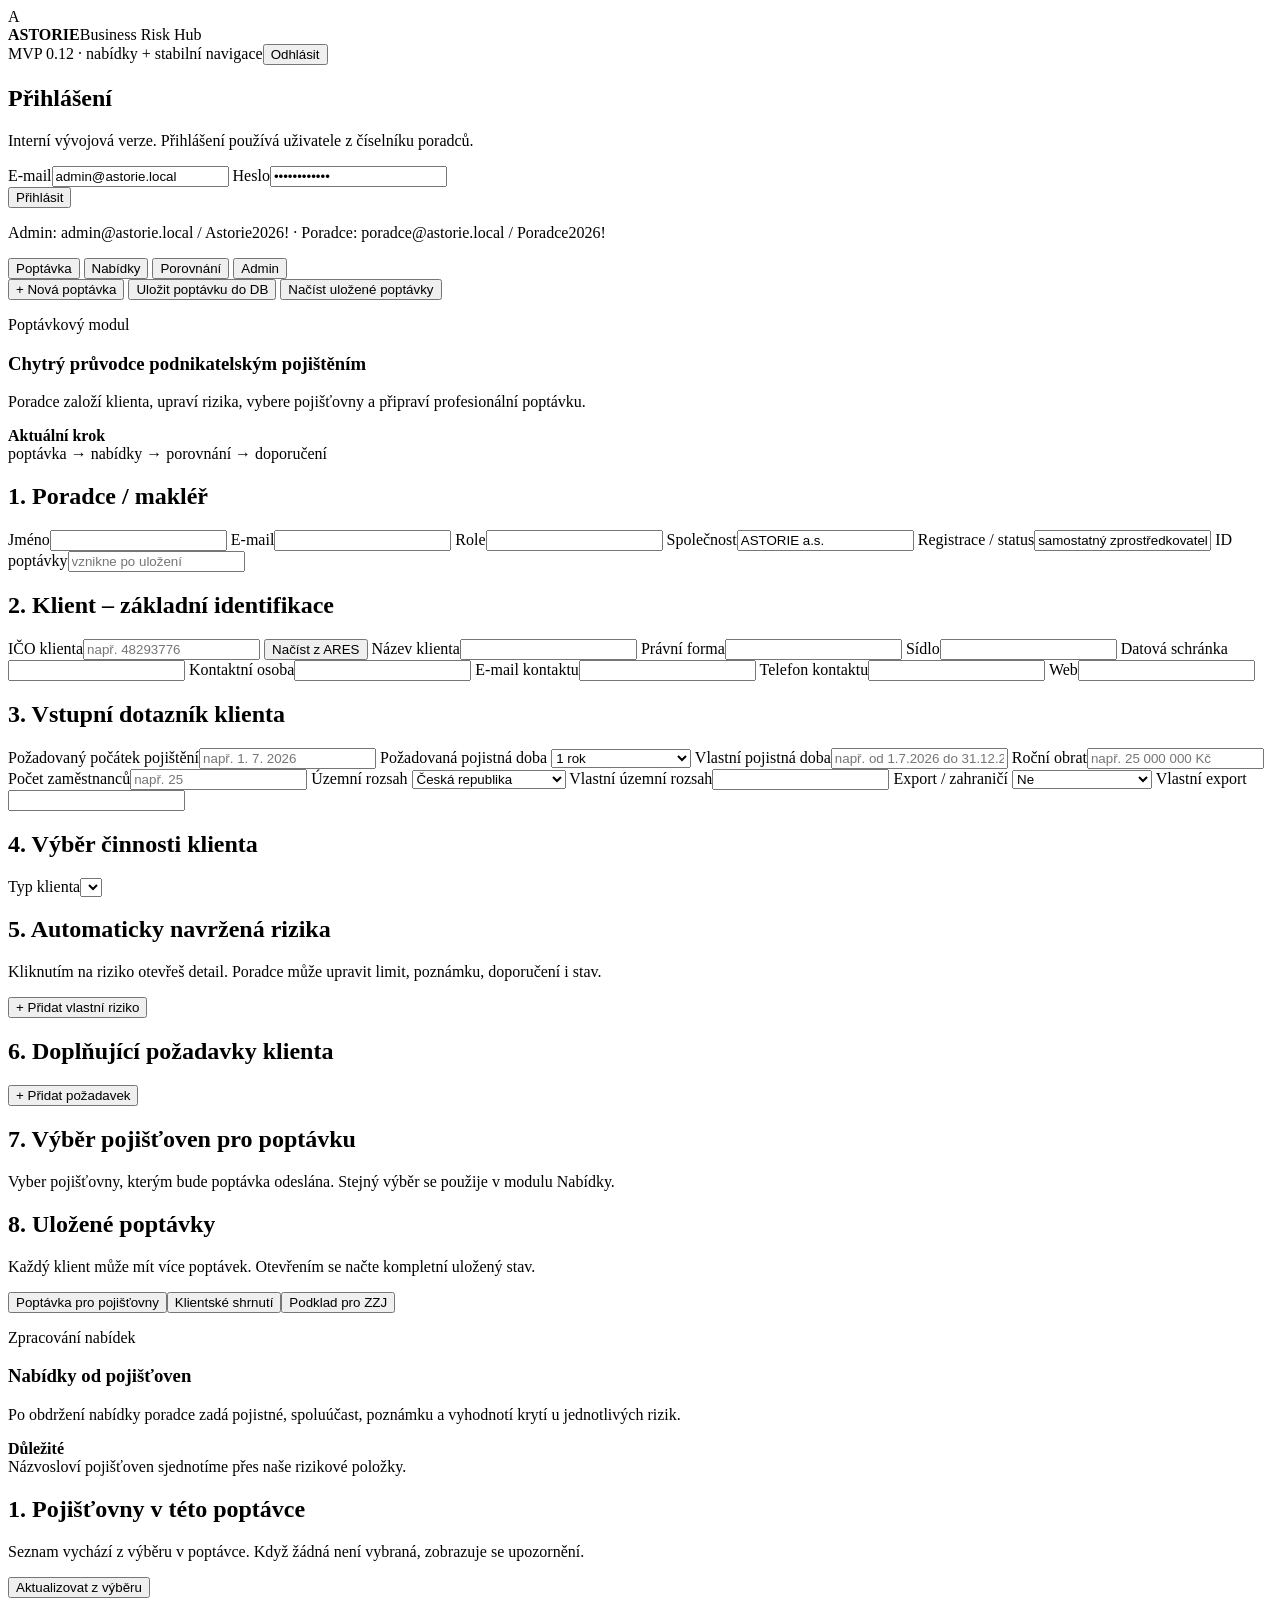
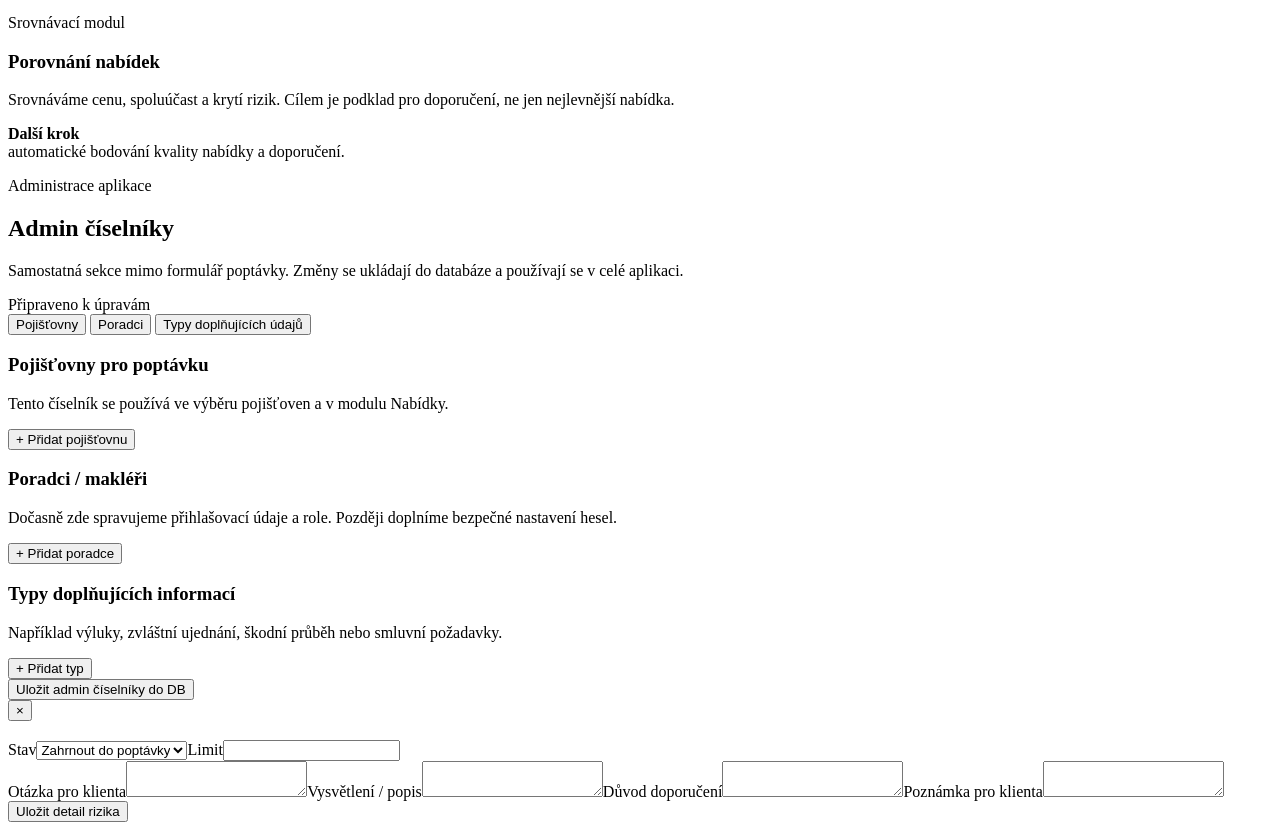
==== app/templates/index.html @ 87ab81c7 "Add files via upload" ====
<!doctype html>
<html lang="cs">
<head>
  <meta charset="utf-8">
  <meta name="viewport" content="width=device-width, initial-scale=1">
  <title>ASTORIE Business Risk Hub</title>
  <link rel="stylesheet" href="/static/css/style.css">
</head>
<body>
  <header class="topbar">
    <div class="brand"><div class="logo">A</div><div><strong>ASTORIE</strong><span>Business Risk Hub</span></div></div>
    <div class="top-actions"><span class="badge">MVP 0.12 · nabídky + stabilní navigace</span><button id="logoutBtn" class="ghost hidden">Odhlásit</button></div>
  </header>

  <main>
    <section id="loginView" class="panel narrow">
      <h1>Přihlášení</h1>
      <p class="muted">Interní vývojová verze. Přihlášení používá uživatele z číselníku poradců.</p>
      <div class="grid2">
        <label>E-mail<input id="loginEmail" value="admin@astorie.local"></label>
        <label>Heslo<input id="loginPassword" type="password" value="Astorie2026!"></label>
      </div>
      <button id="loginBtn" class="primary">Přihlásit</button>
      <p class="hint">Admin: admin@astorie.local / Astorie2026! · Poradce: poradce@astorie.local / Poradce2026!</p>
    </section>

    <section id="appView" class="hidden">
      <nav class="app-nav">
        <button class="nav-btn active" data-view="inquiryView">Poptávka</button>
        <button class="nav-btn" data-view="offersView">Nabídky</button>
        <button class="nav-btn" data-view="comparisonView">Porovnání</button>
        <button class="nav-btn admin-only hidden" data-view="adminView">Admin</button>
      </nav>

      <div class="toolbar">
        <button id="newInquiryBtn" class="secondary">+ Nová poptávka</button>
        <button id="saveInquiryBtn" class="primary">Uložit poptávku do DB</button>
        <button id="loadListBtn" class="secondary">Načíst uložené poptávky</button>
        <span id="saveStatus" class="status"></span>
      </div>

      <section id="inquiryView" class="app-section">
        <div class="hero">
          <div><p class="eyebrow">Poptávkový modul</p><h1>Chytrý průvodce podnikatelským pojištěním</h1><p>Poradce založí klienta, upraví rizika, vybere pojišťovny a připraví profesionální poptávku.</p></div>
          <div class="card small"><b>Aktuální krok</b><br>poptávka → nabídky → porovnání → doporučení</div>
        </div>

        <section class="panel">
          <h2>1. Poradce / makléř</h2>
          <div class="grid3">
            <label>Jméno<input id="adviserName"></label>
            <label>E-mail<input id="adviserEmail"></label>
            <label>Role<input id="adviserRole"></label>
            <label>Společnost<input id="adviserCompany" value="ASTORIE a.s."></label>
            <label>Registrace / status<input id="adviserRegistration" value="samostatný zprostředkovatel"></label>
            <label>ID poptávky<input id="inquiryId" readonly placeholder="vznikne po uložení"></label>
          </div>
        </section>

        <section class="panel">
          <h2>2. Klient – základní identifikace</h2>
          <div class="grid3">
            <label>IČO klienta<input id="clientIco" placeholder="např. 48293776"></label>
            <button id="aresBtn" class="secondary align-end">Načíst z ARES</button>
            <label>Název klienta<input id="clientName"></label>
            <label>Právní forma<input id="clientLegal"></label>
            <label>Sídlo<input id="clientAddress"></label>
            <label>Datová schránka<input id="clientDataBox"></label>
            <label>Kontaktní osoba<input id="clientContact"></label>
            <label>E-mail kontaktu<input id="clientEmail"></label>
            <label>Telefon kontaktu<input id="clientPhone"></label>
            <label>Web<input id="clientWeb"></label>
          </div>
          <p id="aresMsg" class="hint"></p>
        </section>

        <section class="panel">
          <h2>3. Vstupní dotazník klienta</h2>
          <div class="grid3">
            <label>Požadovaný počátek pojištění<input id="insuranceStart" placeholder="např. 1. 7. 2026"></label>
            <label>Požadovaná pojistná doba
              <select id="insurancePeriodSelect"><option>1 rok</option><option>3 roky</option><option>neurčito</option><option value="custom">jiné – doplnit vlastní</option></select>
            </label>
            <label>Vlastní pojistná doba<input id="insurancePeriodCustom" placeholder="např. od 1.7.2026 do 31.12.2027"></label>
            <label>Roční obrat<input id="turnover" placeholder="např. 25 000 000 Kč"></label>
            <label>Počet zaměstnanců<input id="employees" placeholder="např. 25"></label>
            <label>Územní rozsah
              <select id="territorySelect"><option>Česká republika</option><option>Česká republika + EU</option><option>Evropa</option><option>Svět bez USA/Kanady</option><option value="custom">jiný – doplnit vlastní</option></select>
            </label>
            <label>Vlastní územní rozsah<input id="territoryCustom"></label>
            <label>Export / zahraničí
              <select id="exportSelect"><option>Ne</option><option>Ano – EU</option><option>Ano – mimo EU</option><option>Ano – USA/Kanada</option><option value="custom">jiné – doplnit vlastní</option></select>
            </label>
            <label>Vlastní export<input id="exportCustom"></label>
          </div>
        </section>

        <section class="panel">
          <h2>4. Výběr činnosti klienta</h2>
          <div class="grid2"><label>Typ klienta<select id="activitySelect"></select></label><div id="activityProfile" class="profile"></div></div>
        </section>

        <section class="panel">
          <div class="section-head"><div><h2>5. Automaticky navržená rizika</h2><p>Kliknutím na riziko otevřeš detail. Poradce může upravit limit, poznámku, doporučení i stav.</p></div><button id="addRiskBtn" class="secondary">+ Přidat vlastní riziko</button></div>
          <div id="risksGrid" class="risk-grid"></div>
        </section>

        <section class="panel">
          <div class="section-head"><h2>6. Doplňující požadavky klienta</h2><button id="addRequirementBtn" class="secondary">+ Přidat požadavek</button></div>
          <div id="requirementsList"></div>
        </section>

        <section class="panel">
          <h2>7. Výběr pojišťoven pro poptávku</h2>
          <p class="muted">Vyber pojišťovny, kterým bude poptávka odeslána. Stejný výběr se použije v modulu Nabídky.</p>
          <div id="insurersList" class="checks"></div>
        </section>

        <section class="panel">
          <h2>8. Uložené poptávky</h2>
          <p class="muted">Každý klient může mít více poptávek. Otevřením se načte kompletní uložený stav.</p>
          <div id="inquiriesList" class="list"></div>
        </section>

        <section class="panel document">
          <div class="tabs"><button class="tab active" data-tab="insurerDoc">Poptávka pro pojišťovny</button><button class="tab" data-tab="clientDoc">Klientské shrnutí</button><button class="tab" data-tab="zzjDoc">Podklad pro ZZJ</button></div>
          <div id="insurerDoc" class="doc-view"></div><div id="clientDoc" class="doc-view hidden"></div><div id="zzjDoc" class="doc-view hidden"></div>
        </section>
      </section>

      <section id="offersView" class="app-section hidden">
        <div class="hero compact">
          <div><p class="eyebrow">Zpracování nabídek</p><h1>Nabídky od pojišťoven</h1><p>Po obdržení nabídky poradce zadá pojistné, spoluúčast, poznámku a vyhodnotí krytí u jednotlivých rizik.</p></div>
          <div class="card small"><b>Důležité</b><br>Názvosloví pojišťoven sjednotíme přes naše rizikové položky.</div>
        </div>
        <section class="panel">
          <div class="section-head"><div><h2>1. Pojišťovny v této poptávce</h2><p class="muted">Seznam vychází z výběru v poptávce. Když žádná není vybraná, zobrazuje se upozornění.</p></div><button id="refreshOffersBtn" class="secondary">Aktualizovat z výběru</button></div>
          <div id="offersList"></div>
        </section>
      </section>

      <section id="comparisonView" class="app-section hidden">
        <div class="hero compact">
          <div><p class="eyebrow">Srovnávací modul</p><h1>Porovnání nabídek</h1><p>Srovnáváme cenu, spoluúčast a krytí rizik. Cílem je podklad pro doporučení, ne jen nejlevnější nabídka.</p></div>
          <div class="card small"><b>Další krok</b><br>automatické bodování kvality nabídky a doporučení.</div>
        </div>
        <section class="panel document">
          <div id="comparisonDoc" class="doc-view"></div>
        </section>
      </section>

      <section id="adminView" class="app-section hidden">
        <section class="panel admin-panel">
          <div class="admin-hero">
            <div>
              <p class="eyebrow">Administrace aplikace</p>
              <h2>Admin číselníky</h2>
              <p class="muted">Samostatná sekce mimo formulář poptávky. Změny se ukládají do databáze a používají se v celé aplikaci.</p>
            </div>
            <div class="admin-status" id="adminSaveStatus">Připraveno k úpravám</div>
          </div>
          <div class="admin-tabs">
            <button class="admin-tab active" data-admin-tab="insurersAdmin">Pojišťovny</button>
            <button class="admin-tab" data-admin-tab="advisersAdmin">Poradci</button>
            <button class="admin-tab" data-admin-tab="requirementsAdmin">Typy doplňujících údajů</button>
          </div>
          <div id="insurersAdmin" class="admin-section">
            <div class="section-head"><div><h3>Pojišťovny pro poptávku</h3><p class="muted">Tento číselník se používá ve výběru pojišťoven a v modulu Nabídky.</p></div><button id="addInsurerAdmin" class="secondary">+ Přidat pojišťovnu</button></div>
            <div class="admin-table" id="insurersAdminTable"></div>
          </div>
          <div id="advisersAdmin" class="admin-section hidden">
            <div class="section-head"><div><h3>Poradci / makléři</h3><p class="muted">Dočasně zde spravujeme přihlašovací údaje a role. Později doplníme bezpečné nastavení hesel.</p></div><button id="addAdviserAdmin" class="secondary">+ Přidat poradce</button></div>
            <div class="admin-table" id="advisersAdminTable"></div>
          </div>
          <div id="requirementsAdmin" class="admin-section hidden">
            <div class="section-head"><div><h3>Typy doplňujících informací</h3><p class="muted">Například výluky, zvláštní ujednání, škodní průběh nebo smluvní požadavky.</p></div><button id="addReqTypeAdmin" class="secondary">+ Přidat typ</button></div>
            <div class="admin-table" id="reqTypesAdminTable"></div>
          </div>
          <div class="admin-actions"><button id="saveAdminCatalogs" class="primary">Uložit admin číselníky do DB</button></div>
        </section>
      </section>
    </section>
  </main>

  <div id="riskModal" class="modal hidden"><div class="modal-card"><button id="closeModal" class="modal-close">×</button><h2 id="modalTitle"></h2><div class="grid2"><label>Stav<select id="modalEnabled"><option value="true">Zahrnout do poptávky</option><option value="false">Vyřadit z poptávky</option></select></label><label>Limit<input id="modalLimit"></label></div><label>Otázka pro klienta<textarea id="modalQuestion"></textarea></label><label>Vysvětlení / popis<textarea id="modalDescription"></textarea></label><label>Důvod doporučení<textarea id="modalReason"></textarea></label><label>Poznámka pro klienta<textarea id="modalNote"></textarea></label><button id="saveRiskDetail" class="primary">Uložit detail rizika</button></div></div>

  <script src="/static/js/app.js"></script>
</body>
</html>
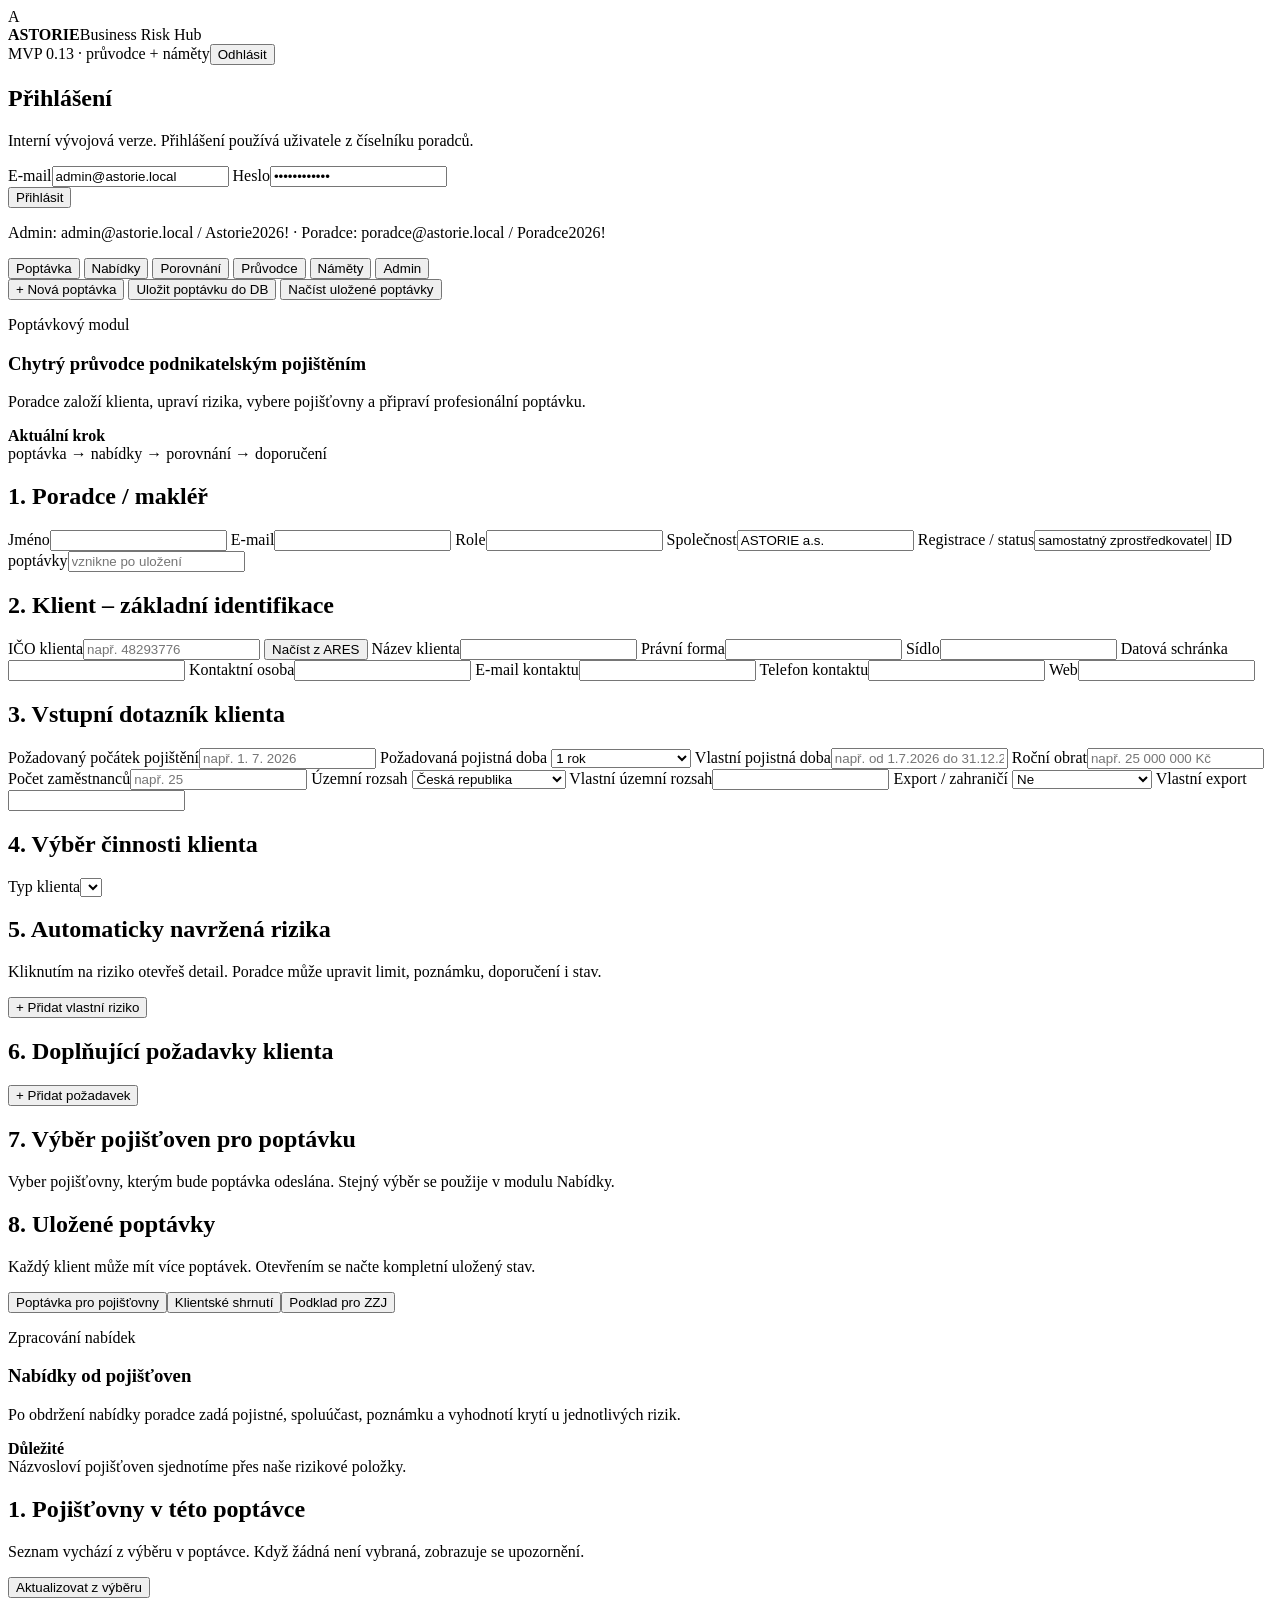
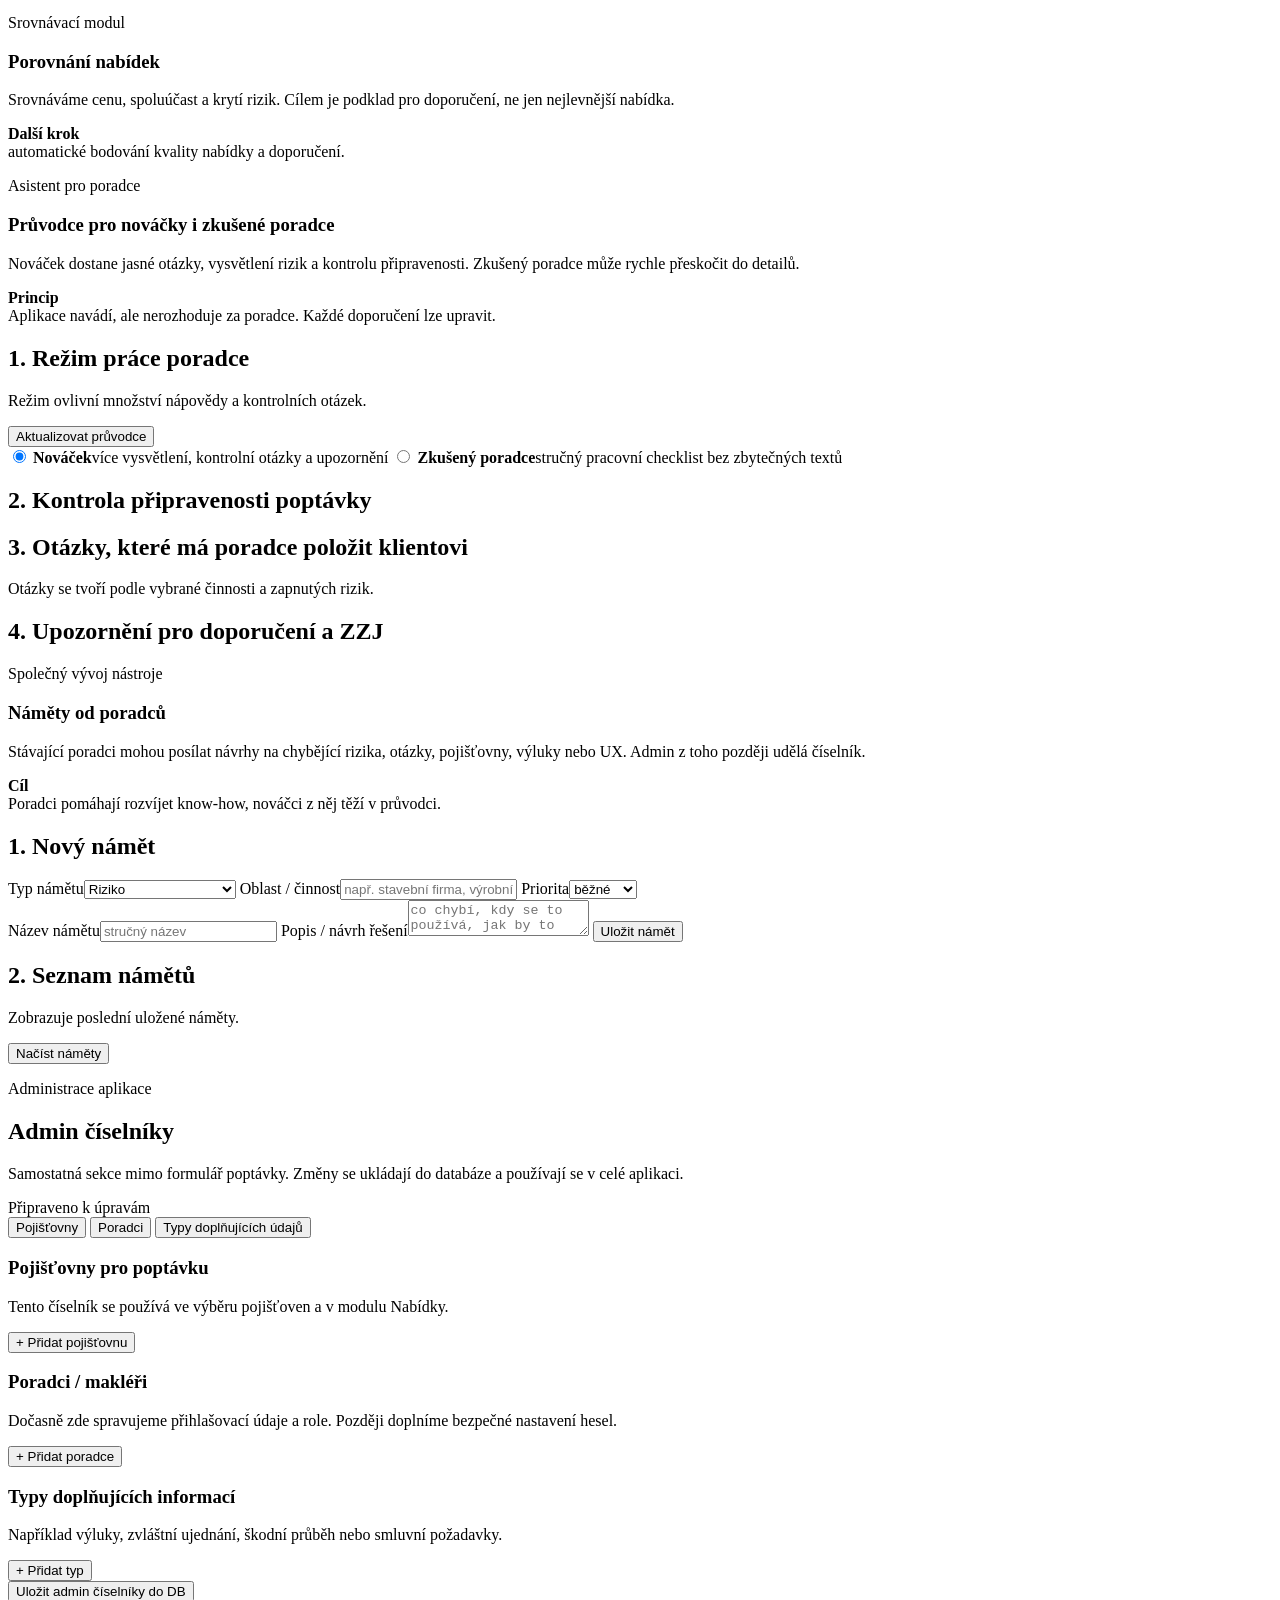
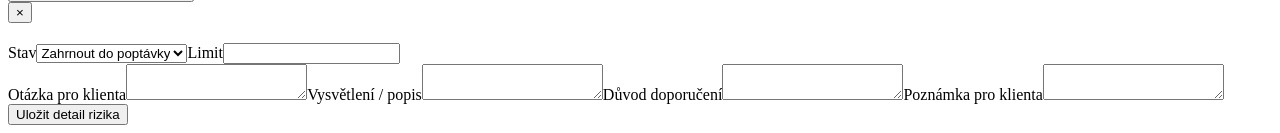
==== commit 8d3de0ae: "Add files via upload" ====
--- a/app/templates/index.html
+++ b/app/templates/index.html
@@ -9,7 +9,7 @@
 <body>
   <header class="topbar">
     <div class="brand"><div class="logo">A</div><div><strong>ASTORIE</strong><span>Business Risk Hub</span></div></div>
-    <div class="top-actions"><span class="badge">MVP 0.12 · nabídky + stabilní navigace</span><button id="logoutBtn" class="ghost hidden">Odhlásit</button></div>
+    <div class="top-actions"><span class="badge">MVP 0.13 · průvodce + náměty</span><button id="logoutBtn" class="ghost hidden">Odhlásit</button></div>
   </header>
 
   <main>
@@ -29,6 +29,8 @@
         <button class="nav-btn active" data-view="inquiryView">Poptávka</button>
         <button class="nav-btn" data-view="offersView">Nabídky</button>
         <button class="nav-btn" data-view="comparisonView">Porovnání</button>
+        <button class="nav-btn" data-view="guideView">Průvodce</button>
+        <button class="nav-btn" data-view="suggestionsView">Náměty</button>
         <button class="nav-btn admin-only hidden" data-view="adminView">Admin</button>
       </nav>
 
@@ -149,6 +151,42 @@
         </section>
       </section>
 
+      <section id="guideView" class="app-section hidden">
+        <div class="hero compact">
+          <div><p class="eyebrow">Asistent pro poradce</p><h1>Průvodce pro nováčky i zkušené poradce</h1><p>Nováček dostane jasné otázky, vysvětlení rizik a kontrolu připravenosti. Zkušený poradce může rychle přeskočit do detailů.</p></div>
+          <div class="card small"><b>Princip</b><br>Aplikace navádí, ale nerozhoduje za poradce. Každé doporučení lze upravit.</div>
+        </div>
+        <section class="panel">
+          <div class="section-head"><div><h2>1. Režim práce poradce</h2><p class="muted">Režim ovlivní množství nápovědy a kontrolních otázek.</p></div><button id="refreshGuideBtn" class="secondary">Aktualizovat průvodce</button></div>
+          <div class="mode-grid">
+            <label class="mode-card"><input type="radio" name="advisorMode" value="novice" checked> <span><b>Nováček</b>více vysvětlení, kontrolní otázky a upozornění</span></label>
+            <label class="mode-card"><input type="radio" name="advisorMode" value="expert"> <span><b>Zkušený poradce</b>stručný pracovní checklist bez zbytečných textů</span></label>
+          </div>
+        </section>
+        <section class="panel"><h2>2. Kontrola připravenosti poptávky</h2><div id="readinessBox" class="readiness"></div></section>
+        <section class="panel"><h2>3. Otázky, které má poradce položit klientovi</h2><p class="muted">Otázky se tvoří podle vybrané činnosti a zapnutých rizik.</p><div id="advisorQuestions" class="question-list"></div></section>
+        <section class="panel"><h2>4. Upozornění pro doporučení a ZZJ</h2><div id="guideWarnings" class="warning-list"></div></section>
+      </section>
+
+      <section id="suggestionsView" class="app-section hidden">
+        <div class="hero compact">
+          <div><p class="eyebrow">Společný vývoj nástroje</p><h1>Náměty od poradců</h1><p>Stávající poradci mohou posílat návrhy na chybějící rizika, otázky, pojišťovny, výluky nebo UX. Admin z toho později udělá číselník.</p></div>
+          <div class="card small"><b>Cíl</b><br>Poradci pomáhají rozvíjet know-how, nováčci z něj těží v průvodci.</div>
+        </div>
+        <section class="panel">
+          <h2>1. Nový námět</h2>
+          <div class="grid3">
+            <label>Typ námětu<select id="suggestionType"><option>Riziko</option><option>Otázka pro klienta</option><option>Výluka / omezení</option><option>Pojišťovna / produkt</option><option>Dokument / podmínky</option><option>UX / ovládání</option><option>Jiné</option></select></label>
+            <label>Oblast / činnost<input id="suggestionArea" placeholder="např. stavební firma, výrobní firma"></label>
+            <label>Priorita<select id="suggestionPriority"><option>běžné</option><option>důležité</option><option>kritické</option></select></label>
+          </div>
+          <label>Název námětu<input id="suggestionTitle" placeholder="stručný název"></label>
+          <label>Popis / návrh řešení<textarea id="suggestionDetail" placeholder="co chybí, kdy se to používá, jak by to mělo poradci pomoci"></textarea></label>
+          <button id="saveSuggestionBtn" class="primary">Uložit námět</button> <span id="suggestionStatus" class="status"></span>
+        </section>
+        <section class="panel"><div class="section-head"><div><h2>2. Seznam námětů</h2><p class="muted">Zobrazuje poslední uložené náměty.</p></div><button id="loadSuggestionsBtn" class="secondary">Načíst náměty</button></div><div id="suggestionsList" class="list"></div></section>
+      </section>
+
       <section id="adminView" class="app-section hidden">
         <section class="panel admin-panel">
           <div class="admin-hero">
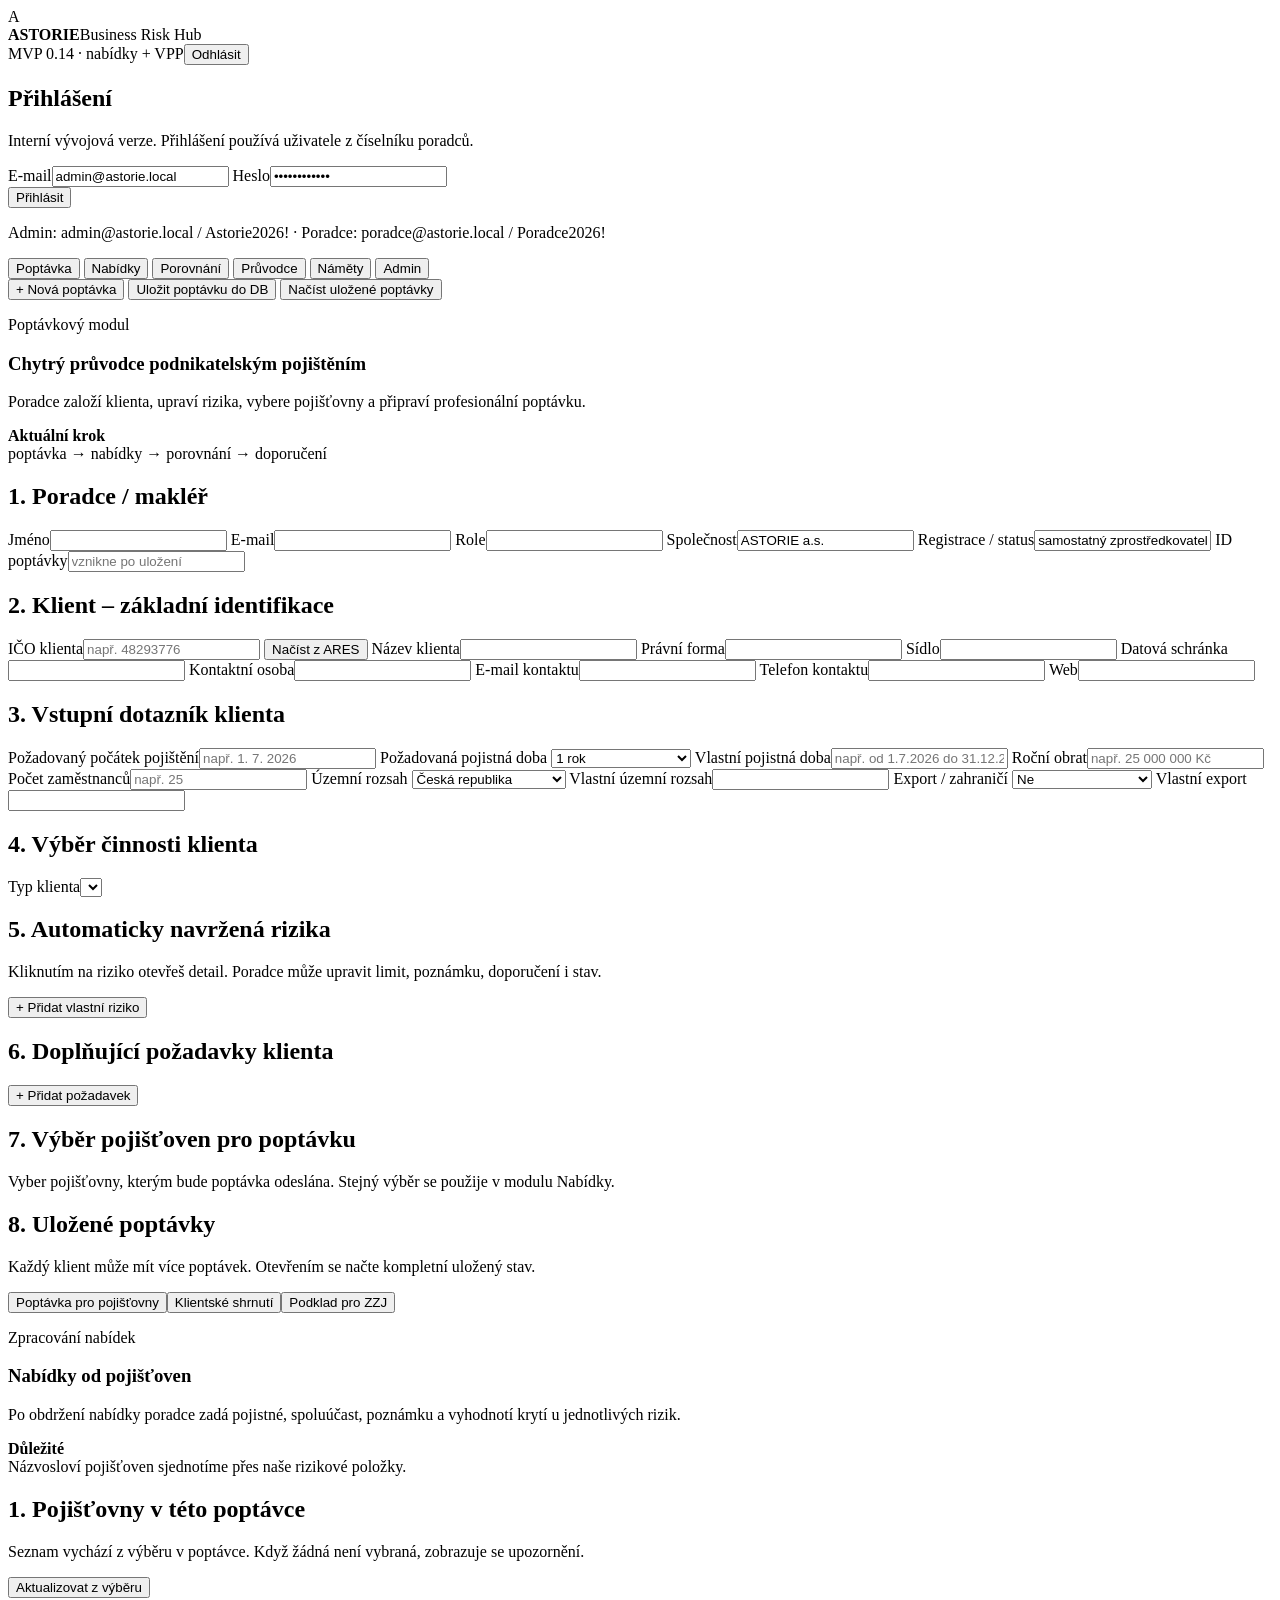
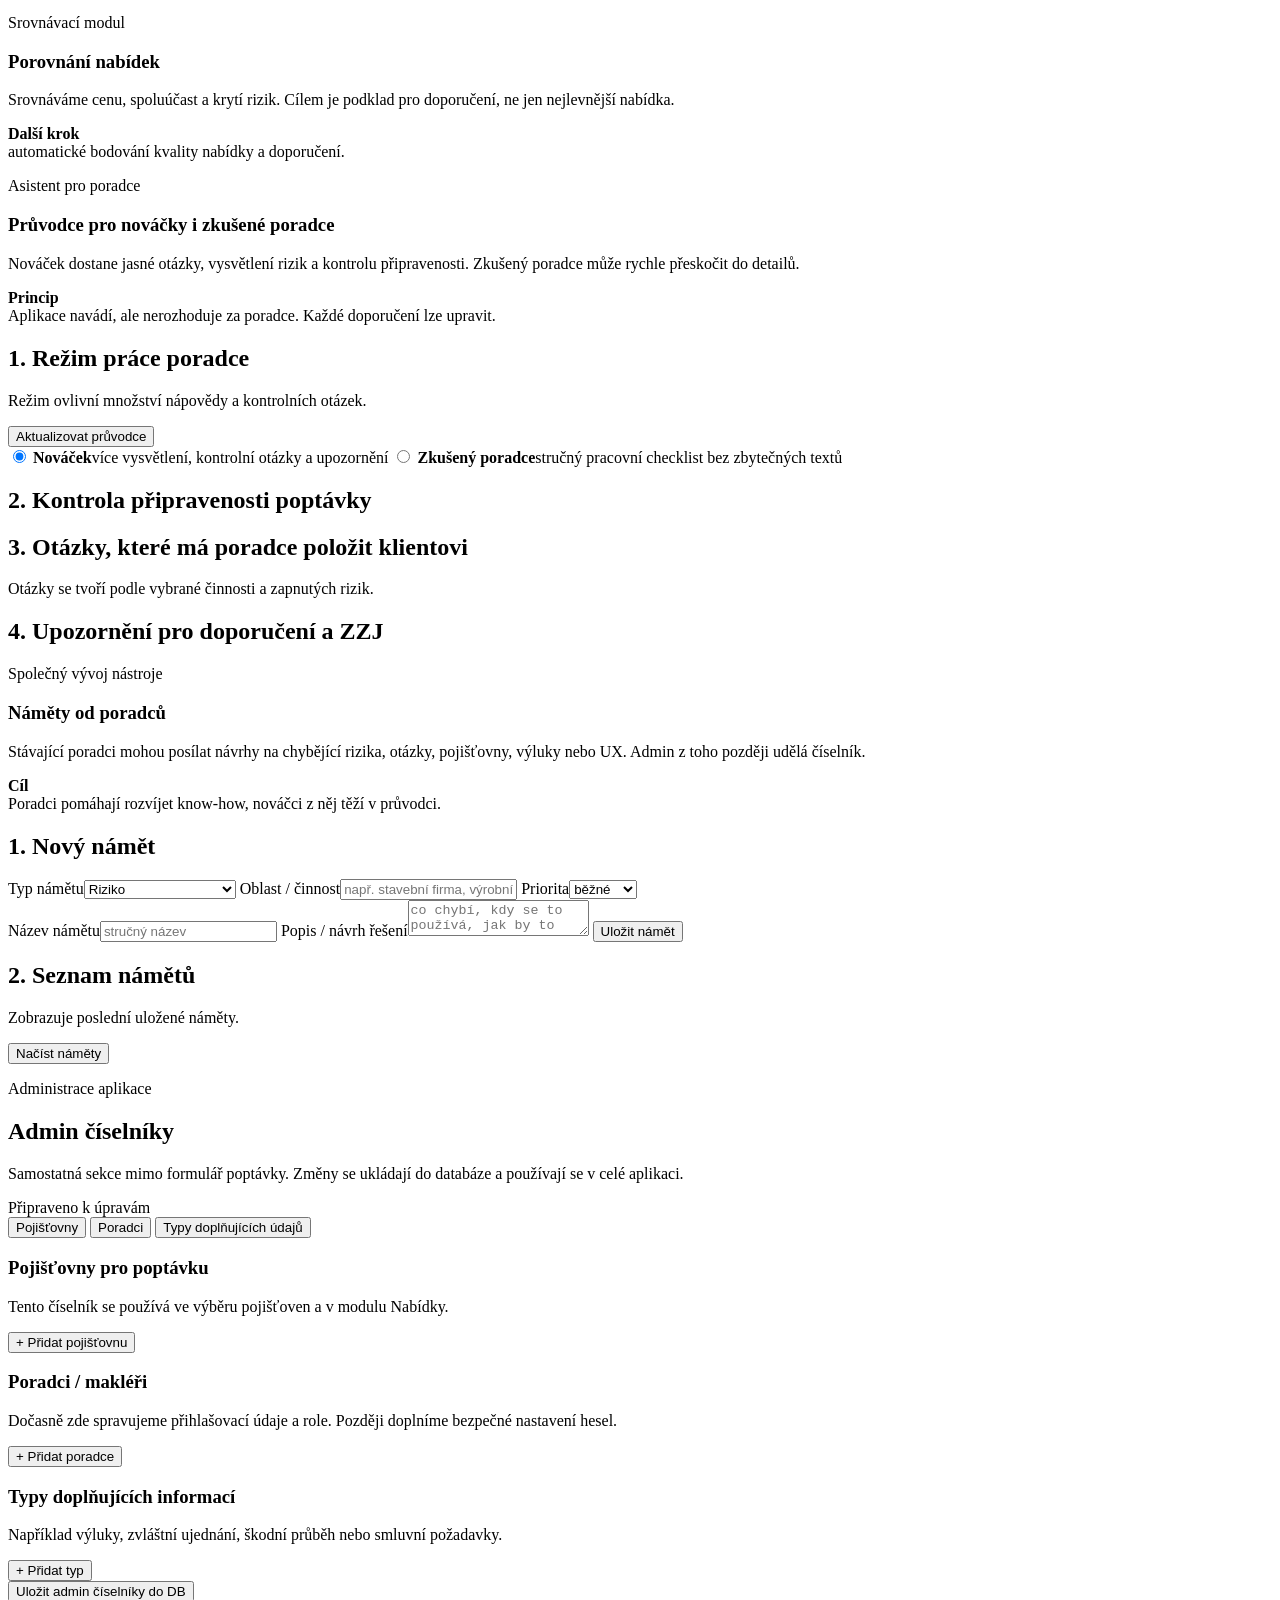
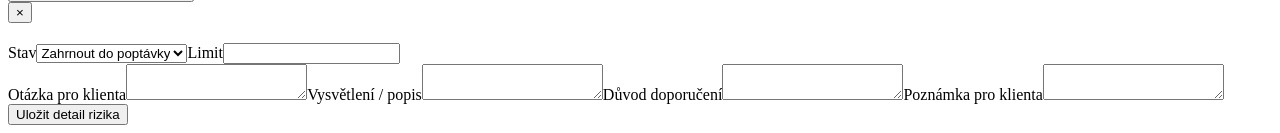
==== commit 01f71e3a: "Add files via upload" ====
--- a/app/templates/index.html
+++ b/app/templates/index.html
@@ -9,7 +9,7 @@
 <body>
   <header class="topbar">
     <div class="brand"><div class="logo">A</div><div><strong>ASTORIE</strong><span>Business Risk Hub</span></div></div>
-    <div class="top-actions"><span class="badge">MVP 0.13 · průvodce + náměty</span><button id="logoutBtn" class="ghost hidden">Odhlásit</button></div>
+    <div class="top-actions"><span class="badge">MVP 0.14 · nabídky + VPP</span><button id="logoutBtn" class="ghost hidden">Odhlásit</button></div>
   </header>
 
   <main>
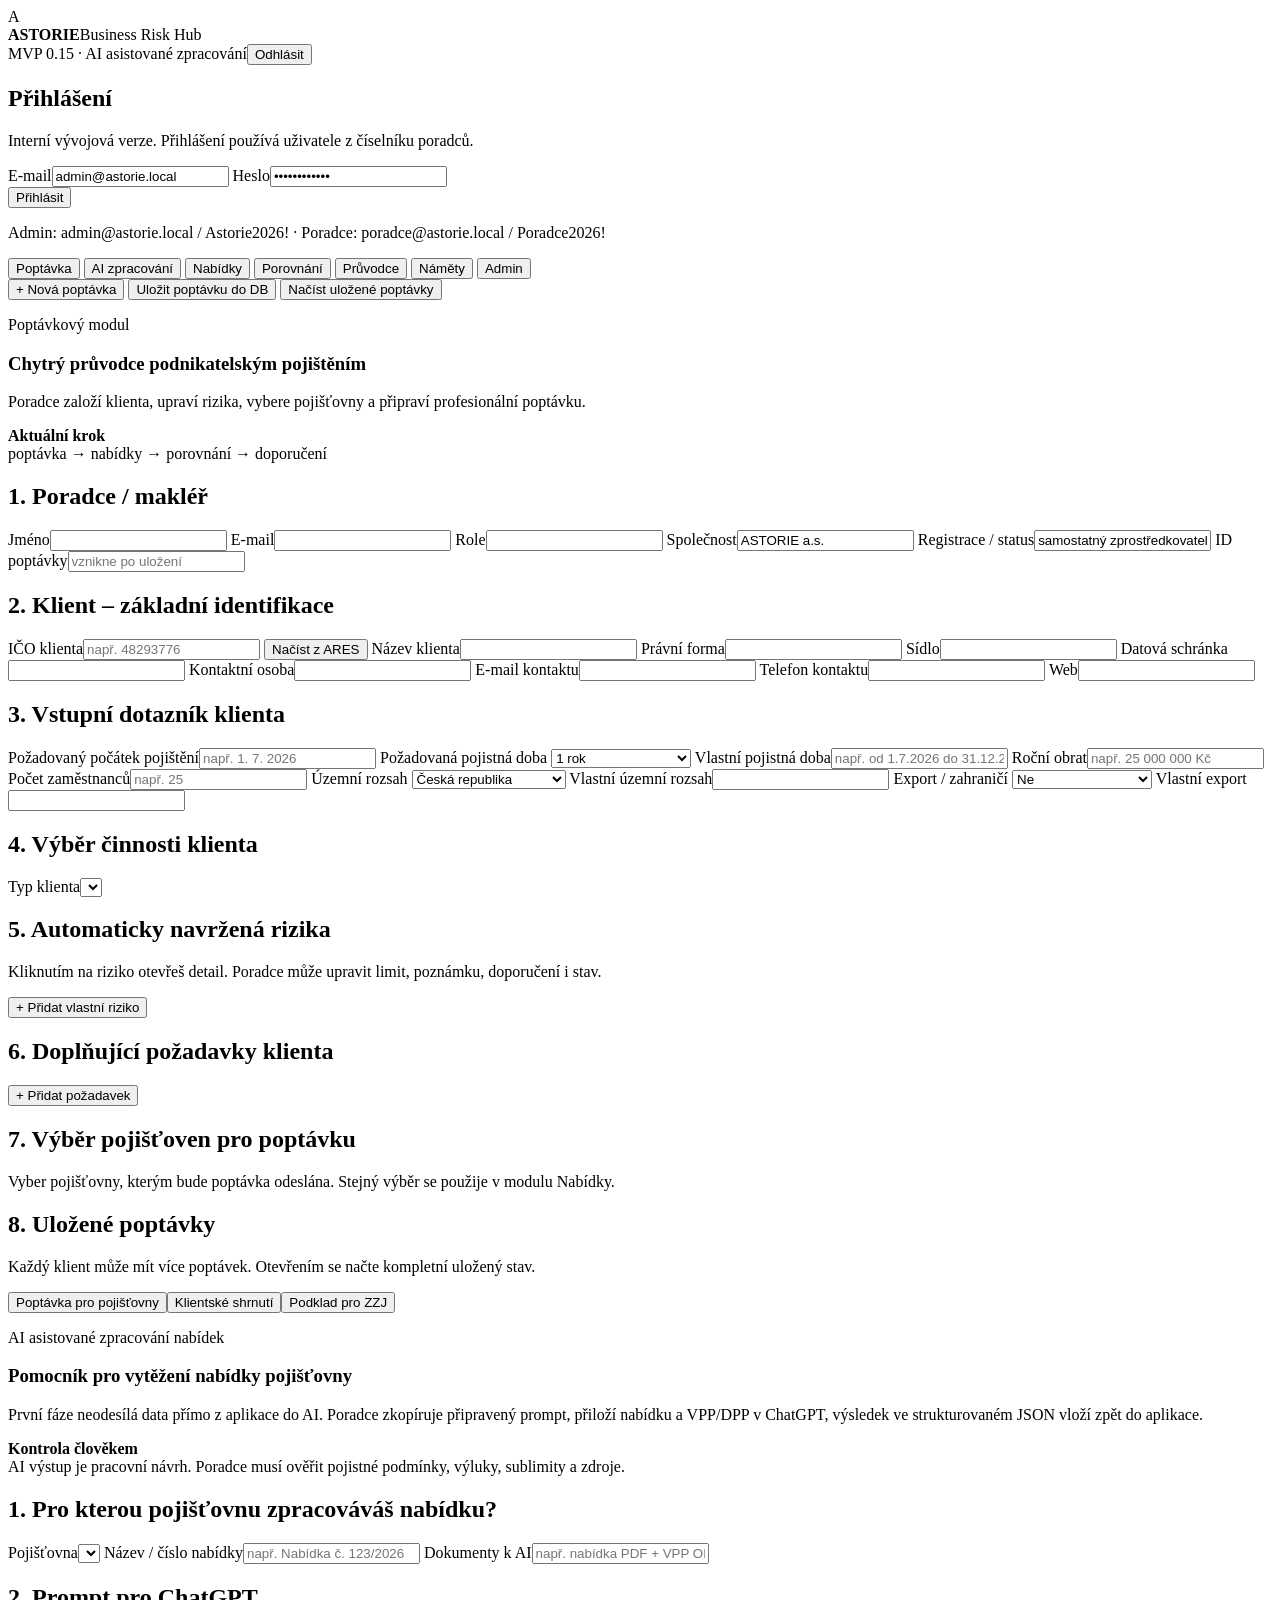
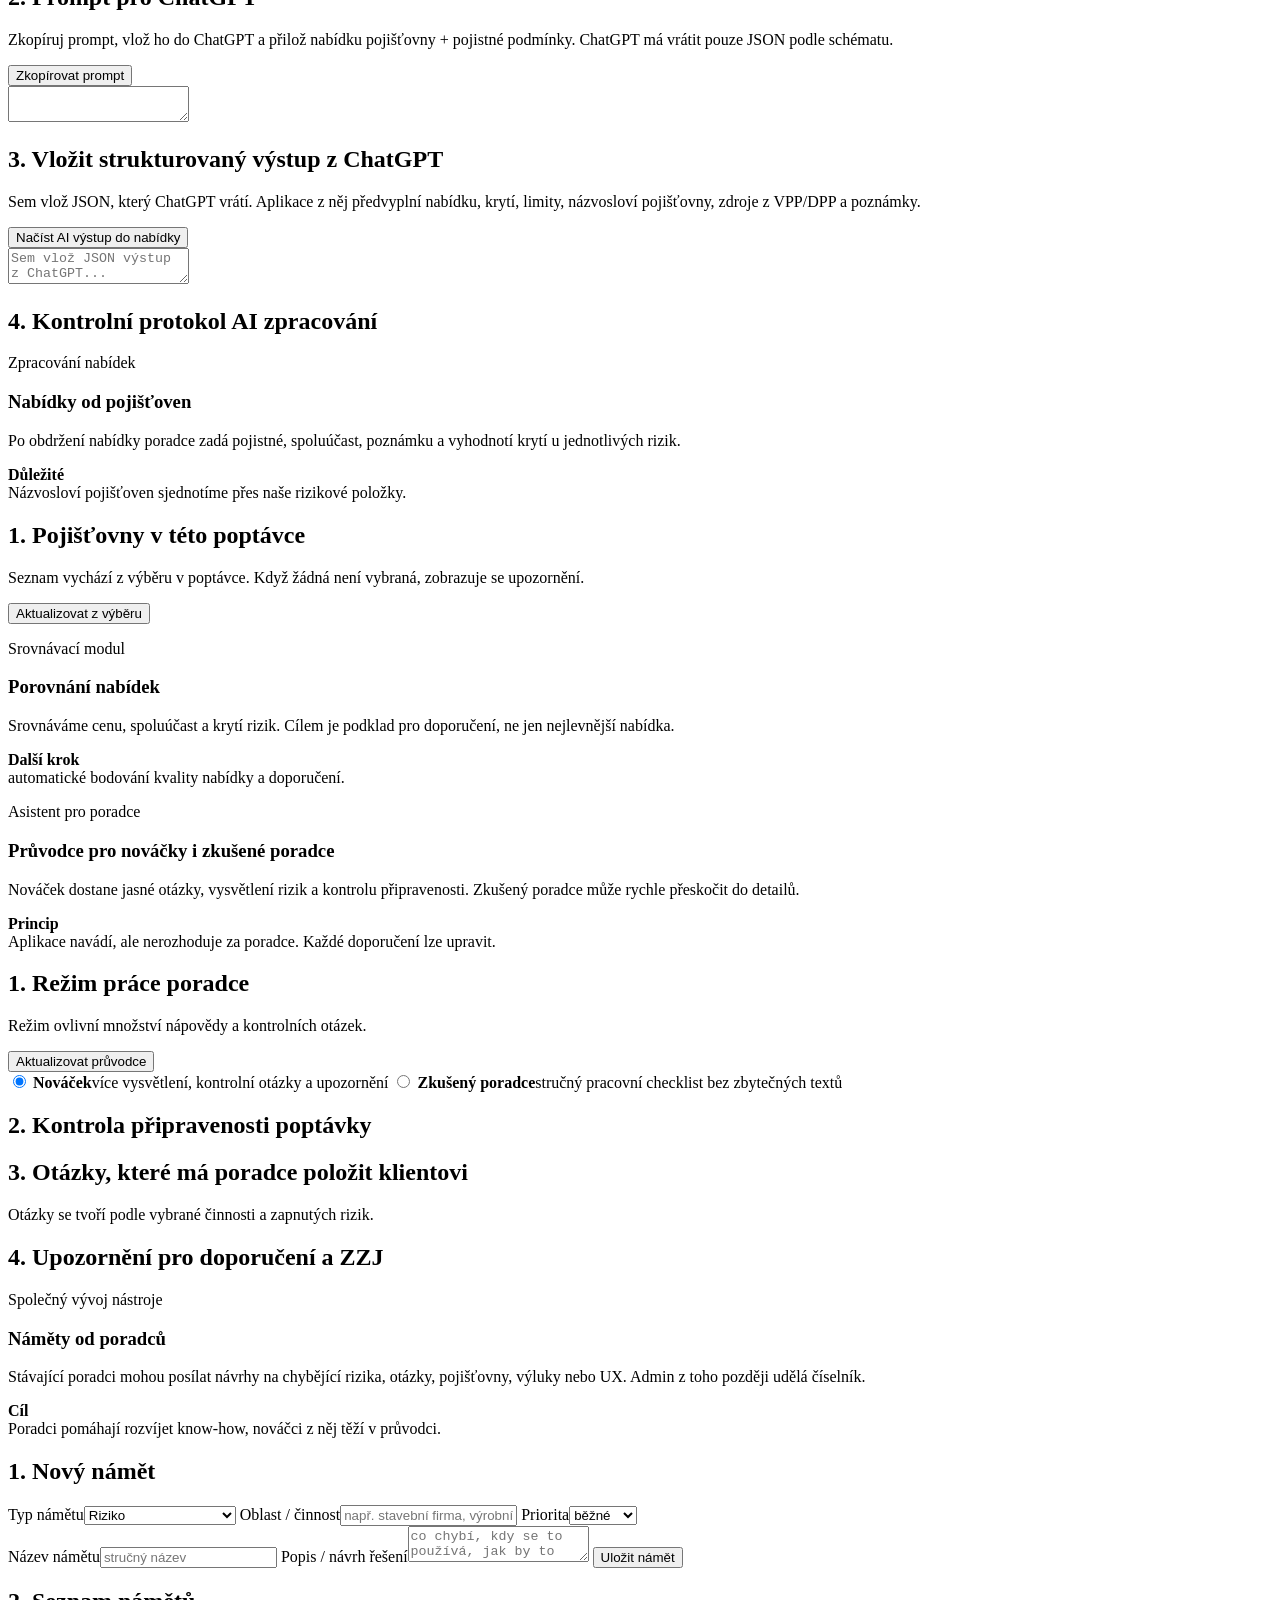
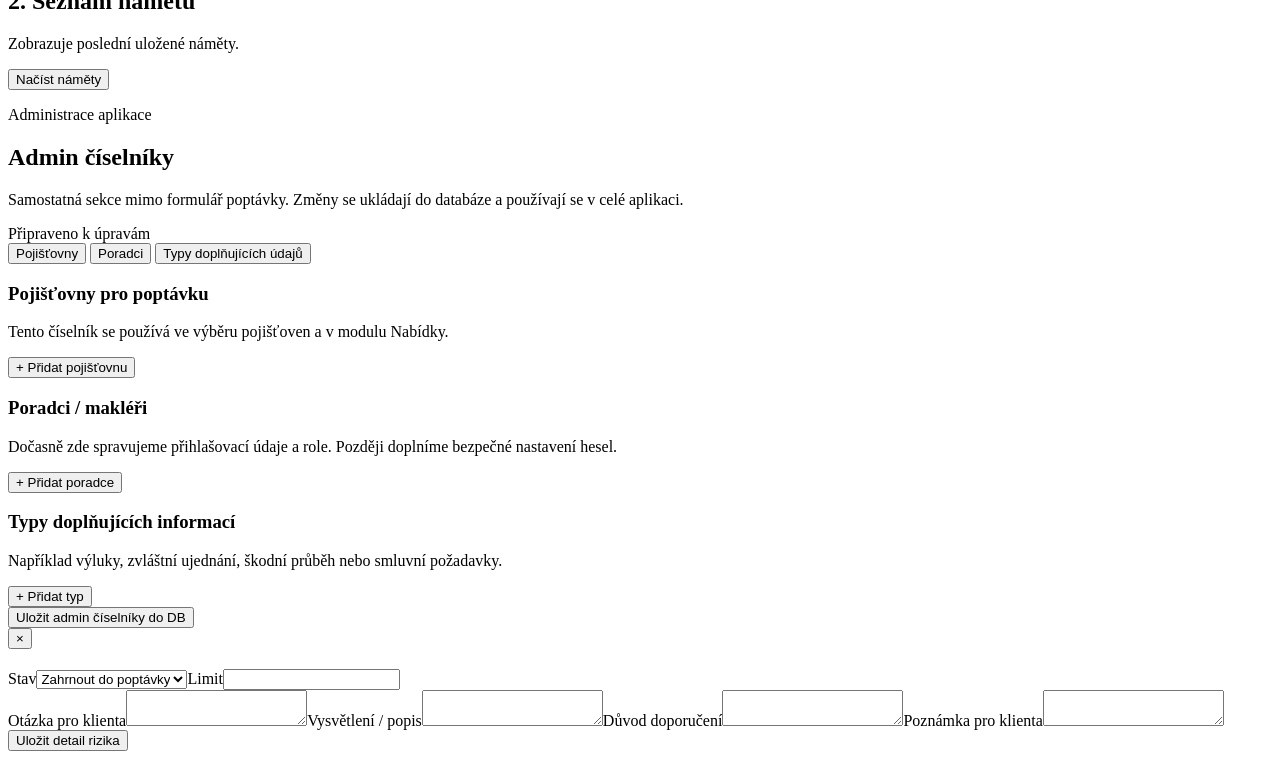
==== commit 72baa508: "Add files via upload" ====
--- a/app/templates/index.html
+++ b/app/templates/index.html
@@ -9,7 +9,7 @@
 <body>
   <header class="topbar">
     <div class="brand"><div class="logo">A</div><div><strong>ASTORIE</strong><span>Business Risk Hub</span></div></div>
-    <div class="top-actions"><span class="badge">MVP 0.14 · nabídky + VPP</span><button id="logoutBtn" class="ghost hidden">Odhlásit</button></div>
+    <div class="top-actions"><span class="badge">MVP 0.15 · AI asistované zpracování</span><button id="logoutBtn" class="ghost hidden">Odhlásit</button></div>
   </header>
 
   <main>
@@ -27,6 +27,7 @@
     <section id="appView" class="hidden">
       <nav class="app-nav">
         <button class="nav-btn active" data-view="inquiryView">Poptávka</button>
+        <button class="nav-btn" data-view="aiView">AI zpracování</button>
         <button class="nav-btn" data-view="offersView">Nabídky</button>
         <button class="nav-btn" data-view="comparisonView">Porovnání</button>
         <button class="nav-btn" data-view="guideView">Průvodce</button>
@@ -130,6 +131,49 @@
         </section>
       </section>
 
+
+      <section id="aiView" class="app-section hidden">
+        <div class="hero compact">
+          <div>
+            <p class="eyebrow">AI asistované zpracování nabídek</p>
+            <h1>Pomocník pro vytěžení nabídky pojišťovny</h1>
+            <p>První fáze neodesílá data přímo z aplikace do AI. Poradce zkopíruje připravený prompt, přiloží nabídku a VPP/DPP v ChatGPT, výsledek ve strukturovaném JSON vloží zpět do aplikace.</p>
+          </div>
+          <div class="card small"><b>Kontrola člověkem</b><br>AI výstup je pracovní návrh. Poradce musí ověřit pojistné podmínky, výluky, sublimity a zdroje.</div>
+        </div>
+
+        <section class="panel">
+          <h2>1. Pro kterou pojišťovnu zpracováváš nabídku?</h2>
+          <div class="grid3">
+            <label>Pojišťovna<select id="aiInsurerSelect"></select></label>
+            <label>Název / číslo nabídky<input id="aiOfferLabel" placeholder="např. Nabídka č. 123/2026"></label>
+            <label>Dokumenty k AI<input id="aiDocsLabel" placeholder="např. nabídka PDF + VPP ODP 2025 + ZPP"></label>
+          </div>
+        </section>
+
+        <section class="panel">
+          <div class="section-head">
+            <div><h2>2. Prompt pro ChatGPT</h2><p class="muted">Zkopíruj prompt, vlož ho do ChatGPT a přilož nabídku pojišťovny + pojistné podmínky. ChatGPT má vrátit pouze JSON podle schématu.</p></div>
+            <button id="copyAiPromptBtn" class="primary">Zkopírovat prompt</button>
+          </div>
+          <textarea id="aiPromptBox" class="large-textarea" readonly></textarea>
+        </section>
+
+        <section class="panel">
+          <div class="section-head">
+            <div><h2>3. Vložit strukturovaný výstup z ChatGPT</h2><p class="muted">Sem vlož JSON, který ChatGPT vrátí. Aplikace z něj předvyplní nabídku, krytí, limity, názvosloví pojišťovny, zdroje z VPP/DPP a poznámky.</p></div>
+            <button id="importAiJsonBtn" class="primary">Načíst AI výstup do nabídky</button>
+          </div>
+          <textarea id="aiJsonInput" class="large-textarea" placeholder='Sem vlož JSON výstup z ChatGPT...'></textarea>
+          <div id="aiImportStatus" class="status"></div>
+        </section>
+
+        <section class="panel document">
+          <h2>4. Kontrolní protokol AI zpracování</h2>
+          <div id="aiProtocol" class="doc-view"></div>
+        </section>
+      </section>
+
       <section id="offersView" class="app-section hidden">
         <div class="hero compact">
           <div><p class="eyebrow">Zpracování nabídek</p><h1>Nabídky od pojišťoven</h1><p>Po obdržení nabídky poradce zadá pojistné, spoluúčast, poznámku a vyhodnotí krytí u jednotlivých rizik.</p></div>
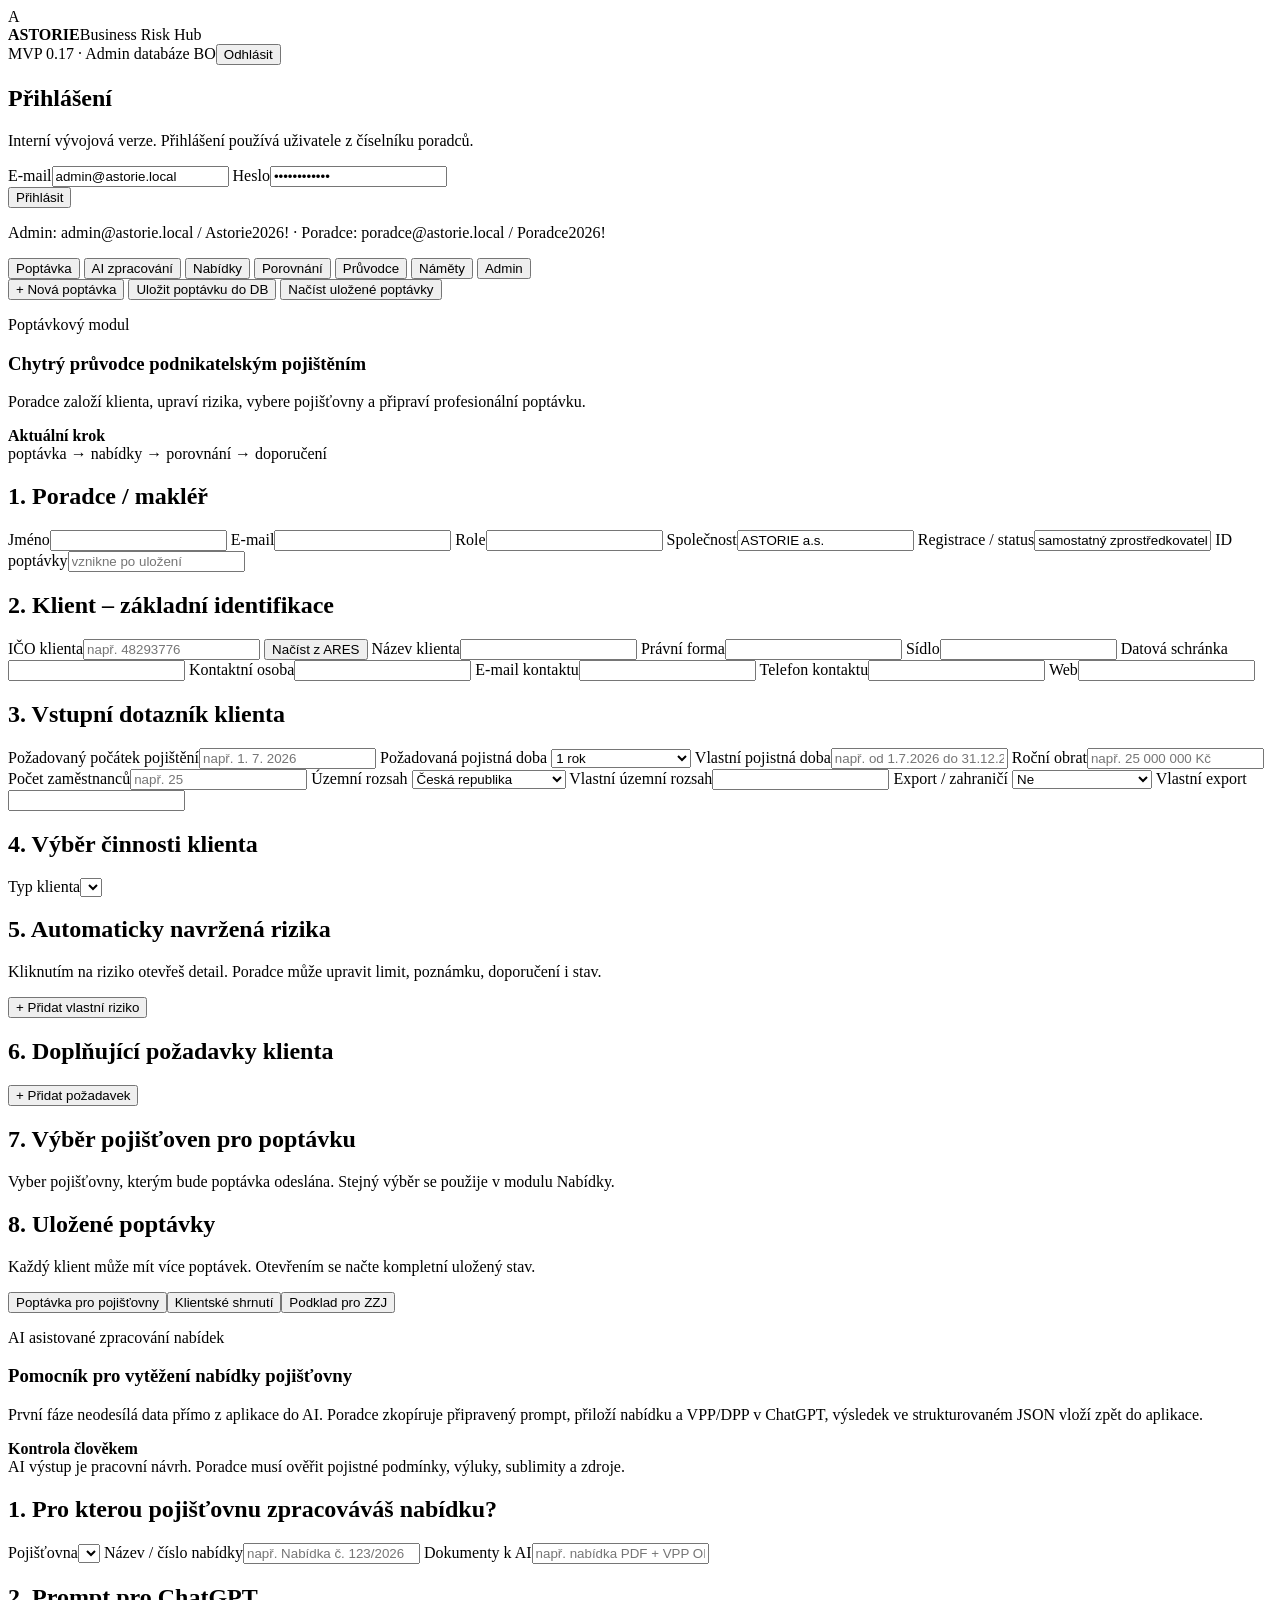
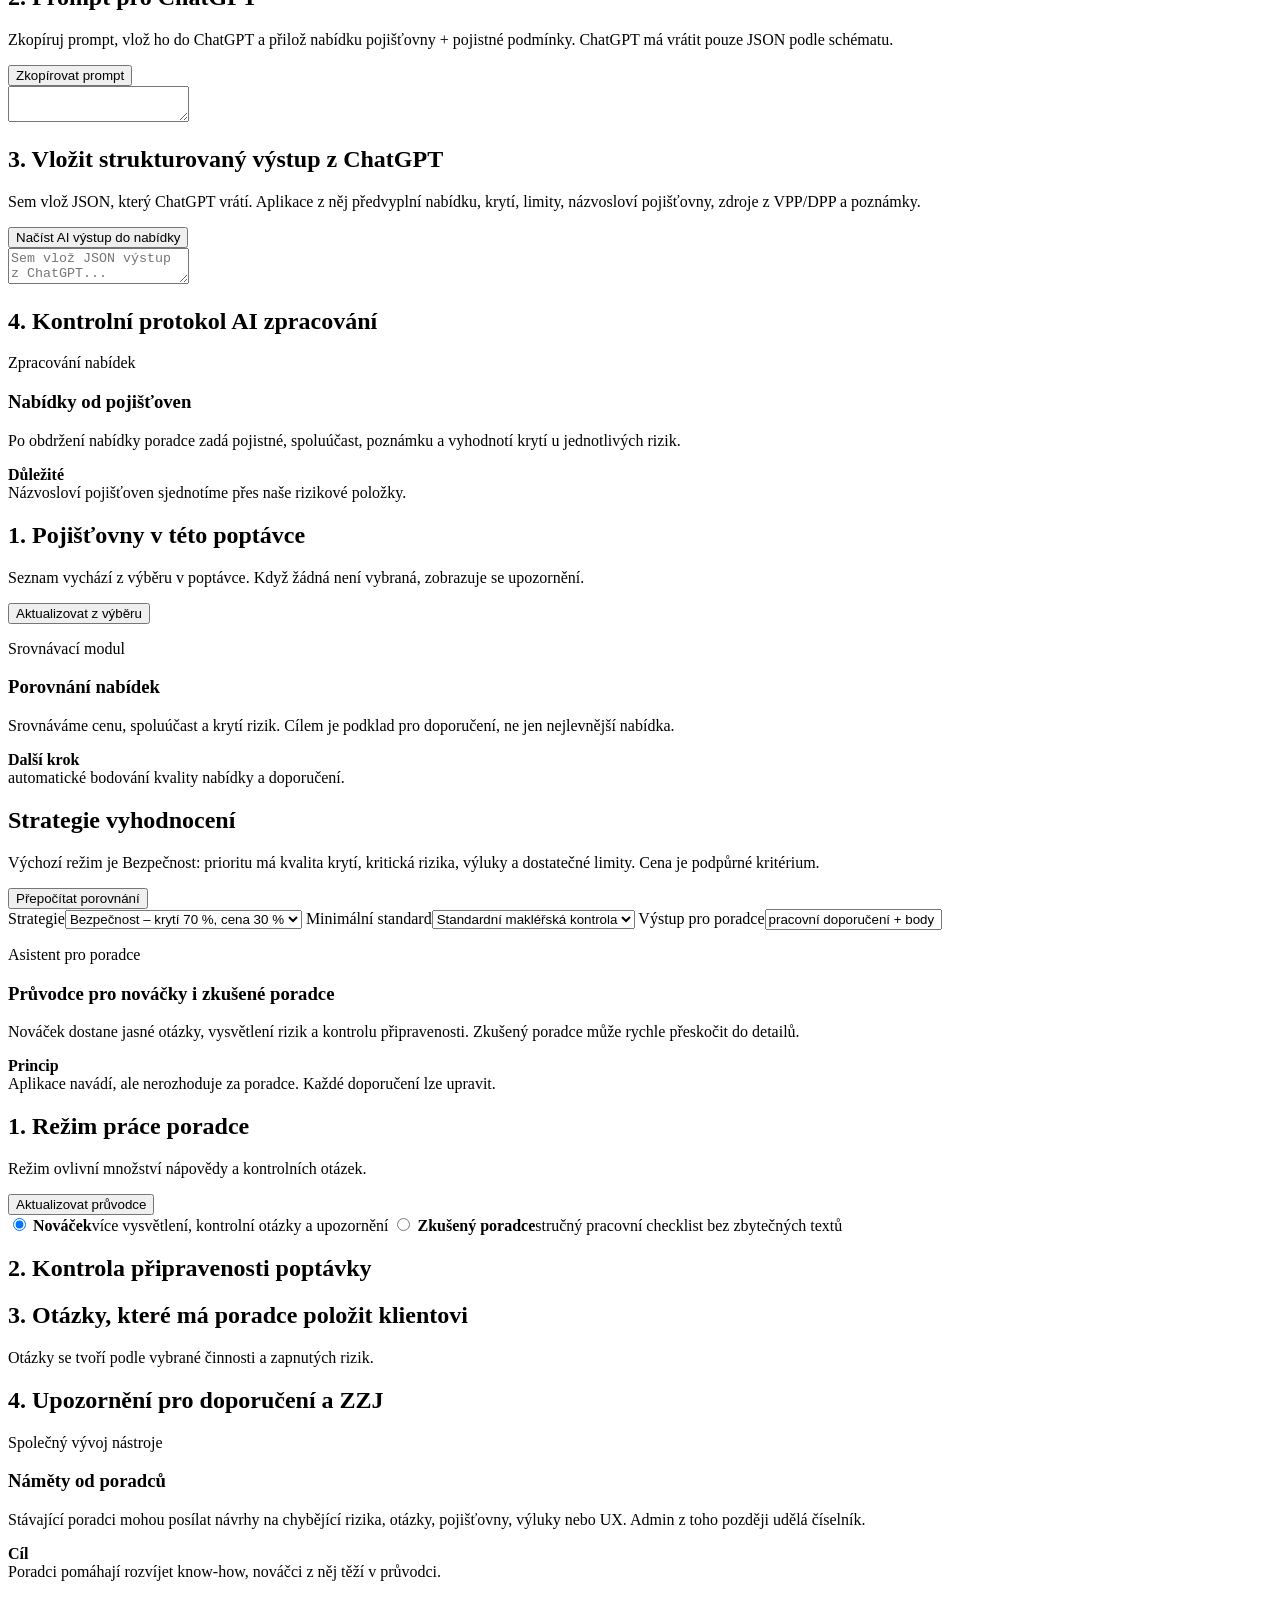
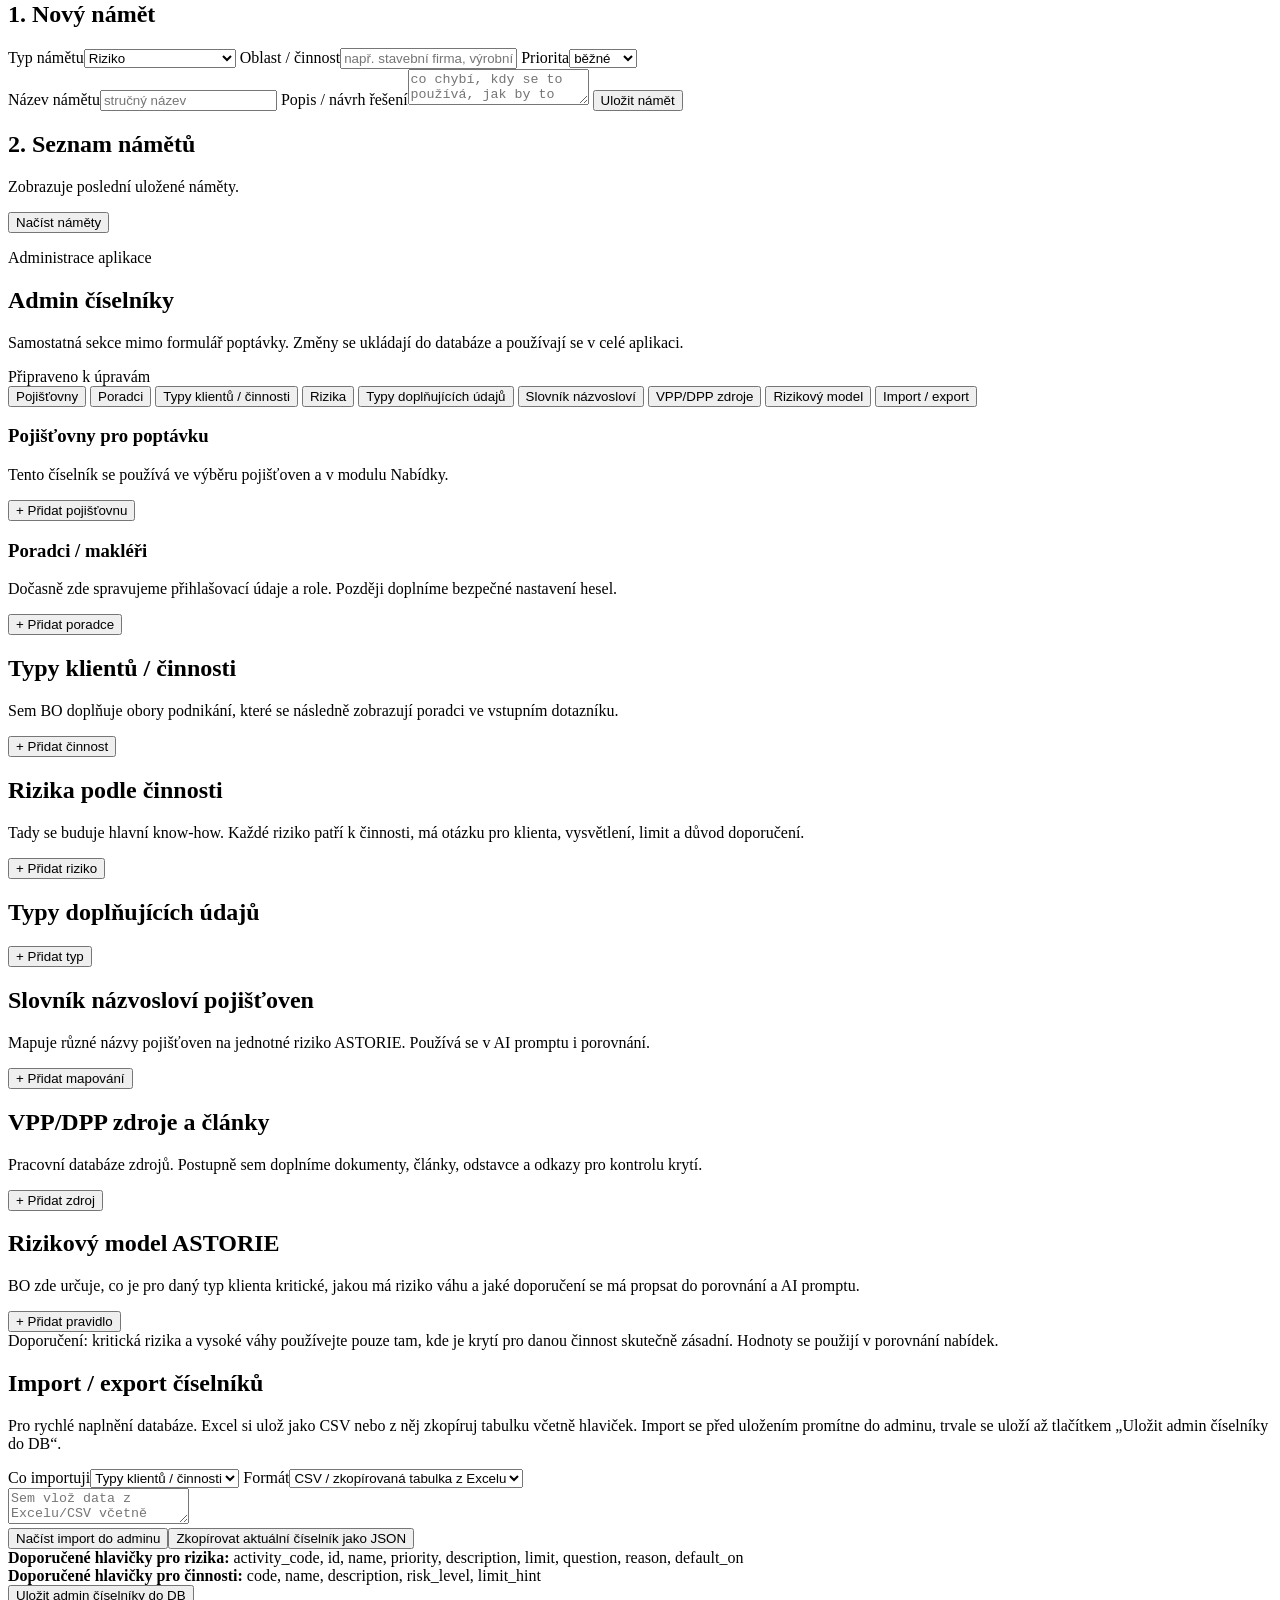
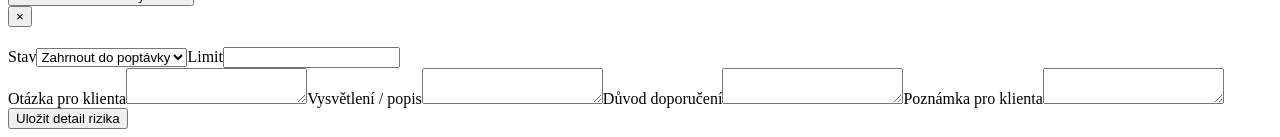
==== commit eb2db91a: "Add files via upload" ====
--- a/app/templates/index.html
+++ b/app/templates/index.html
@@ -9,7 +9,7 @@
 <body>
   <header class="topbar">
     <div class="brand"><div class="logo">A</div><div><strong>ASTORIE</strong><span>Business Risk Hub</span></div></div>
-    <div class="top-actions"><span class="badge">MVP 0.15 · AI asistované zpracování</span><button id="logoutBtn" class="ghost hidden">Odhlásit</button></div>
+    <div class="top-actions"><span class="badge">MVP 0.17 · Admin databáze BO</span><button id="logoutBtn" class="ghost hidden">Odhlásit</button></div>
   </header>
 
   <main>
@@ -190,6 +190,14 @@
           <div><p class="eyebrow">Srovnávací modul</p><h1>Porovnání nabídek</h1><p>Srovnáváme cenu, spoluúčast a krytí rizik. Cílem je podklad pro doporučení, ne jen nejlevnější nabídka.</p></div>
           <div class="card small"><b>Další krok</b><br>automatické bodování kvality nabídky a doporučení.</div>
         </div>
+        <section class="panel">
+          <div class="section-head"><div><h2>Strategie vyhodnocení</h2><p class="muted">Výchozí režim je Bezpečnost: prioritu má kvalita krytí, kritická rizika, výluky a dostatečné limity. Cena je podpůrné kritérium.</p></div><button id="recalcComparisonBtn" class="secondary">Přepočítat porovnání</button></div>
+          <div class="grid3">
+            <label>Strategie<select id="comparisonStrategy"><option value="bezpecnost" selected>Bezpečnost – krytí 70 %, cena 30 %</option><option value="vyvazeny">Vyvážený – krytí 50 %, cena 50 %</option><option value="cena">Cena – cena 70 %, krytí 30 %</option></select></label>
+            <label>Minimální standard<select id="comparisonStrictness"><option value="standard" selected>Standardní makléřská kontrola</option><option value="strict">Přísná kontrola kritických rizik</option></select></label>
+            <label>Výstup pro poradce<input value="pracovní doporučení + body k ověření" readonly></label>
+          </div>
+        </section>
         <section class="panel document">
           <div id="comparisonDoc" class="doc-view"></div>
         </section>
@@ -244,7 +252,13 @@
           <div class="admin-tabs">
             <button class="admin-tab active" data-admin-tab="insurersAdmin">Pojišťovny</button>
             <button class="admin-tab" data-admin-tab="advisersAdmin">Poradci</button>
+            <button class="admin-tab" data-admin-tab="activitiesAdmin">Typy klientů / činnosti</button>
+            <button class="admin-tab" data-admin-tab="risksAdmin">Rizika</button>
             <button class="admin-tab" data-admin-tab="requirementsAdmin">Typy doplňujících údajů</button>
+            <button class="admin-tab" data-admin-tab="dictionaryAdmin">Slovník názvosloví</button>
+            <button class="admin-tab" data-admin-tab="policyRefsAdmin">VPP/DPP zdroje</button>
+            <button class="admin-tab" data-admin-tab="riskModelAdmin">Rizikový model</button>
+            <button class="admin-tab" data-admin-tab="importAdmin">Import / export</button>
           </div>
           <div id="insurersAdmin" class="admin-section">
             <div class="section-head"><div><h3>Pojišťovny pro poptávku</h3><p class="muted">Tento číselník se používá ve výběru pojišťoven a v modulu Nabídky.</p></div><button id="addInsurerAdmin" class="secondary">+ Přidat pojišťovnu</button></div>
@@ -254,9 +268,41 @@
             <div class="section-head"><div><h3>Poradci / makléři</h3><p class="muted">Dočasně zde spravujeme přihlašovací údaje a role. Později doplníme bezpečné nastavení hesel.</p></div><button id="addAdviserAdmin" class="secondary">+ Přidat poradce</button></div>
             <div class="admin-table" id="advisersAdminTable"></div>
           </div>
+          <div id="activitiesAdmin" class="admin-section hidden">
+            <div class="section-head"><div><h2>Typy klientů / činnosti</h2><p class="muted">Sem BO doplňuje obory podnikání, které se následně zobrazují poradci ve vstupním dotazníku.</p></div><button id="addActivityAdmin" class="secondary">+ Přidat činnost</button></div>
+            <div class="admin-table activities-table" id="activitiesAdminTable"></div>
+          </div>
+          <div id="risksAdmin" class="admin-section hidden">
+            <div class="section-head"><div><h2>Rizika podle činnosti</h2><p class="muted">Tady se buduje hlavní know-how. Každé riziko patří k činnosti, má otázku pro klienta, vysvětlení, limit a důvod doporučení.</p></div><button id="addRiskAdmin" class="secondary">+ Přidat riziko</button></div>
+            <div class="admin-table risks-table" id="risksAdminTable"></div>
+          </div>
           <div id="requirementsAdmin" class="admin-section hidden">
-            <div class="section-head"><div><h3>Typy doplňujících informací</h3><p class="muted">Například výluky, zvláštní ujednání, škodní průběh nebo smluvní požadavky.</p></div><button id="addReqTypeAdmin" class="secondary">+ Přidat typ</button></div>
+            <div class="section-head"><h2>Typy doplňujících údajů</h2><button id="addReqTypeAdmin" class="secondary">+ Přidat typ</button></div>
             <div class="admin-table" id="reqTypesAdminTable"></div>
+          </div>
+          <div id="dictionaryAdmin" class="admin-section hidden">
+            <div class="section-head"><div><h2>Slovník názvosloví pojišťoven</h2><p class="muted">Mapuje různé názvy pojišťoven na jednotné riziko ASTORIE. Používá se v AI promptu i porovnání.</p></div><button id="addDictionaryAdmin" class="secondary">+ Přidat mapování</button></div>
+            <div class="admin-table dictionary-table" id="dictionaryAdminTable"></div>
+          </div>
+          <div id="policyRefsAdmin" class="admin-section hidden">
+            <div class="section-head"><div><h2>VPP/DPP zdroje a články</h2><p class="muted">Pracovní databáze zdrojů. Postupně sem doplníme dokumenty, články, odstavce a odkazy pro kontrolu krytí.</p></div><button id="addPolicyRefAdmin" class="secondary">+ Přidat zdroj</button></div>
+            <div class="admin-table policyrefs-table" id="policyRefsAdminTable"></div>
+          </div>
+          <div id="riskModelAdmin" class="admin-section hidden">
+            <div class="section-head"><div><h2>Rizikový model ASTORIE</h2><p class="muted">BO zde určuje, co je pro daný typ klienta kritické, jakou má riziko váhu a jaké doporučení se má propsat do porovnání a AI promptu.</p></div><button id="addRiskModelAdmin" class="secondary">+ Přidat pravidlo</button></div>
+            <div class="admin-note">Doporučení: kritická rizika a vysoké váhy používejte pouze tam, kde je krytí pro danou činnost skutečně zásadní. Hodnoty se použijí v porovnání nabídek.</div>
+            <div class="admin-table riskmodel-table" id="riskModelAdminTable"></div>
+          </div>
+          <div id="importAdmin" class="admin-section hidden">
+            <div class="section-head"><div><h2>Import / export číselníků</h2><p class="muted">Pro rychlé naplnění databáze. Excel si ulož jako CSV nebo z něj zkopíruj tabulku včetně hlaviček. Import se před uložením promítne do adminu, trvale se uloží až tlačítkem „Uložit admin číselníky do DB“.</p></div></div>
+            <div class="grid2">
+              <label>Co importuji<select id="importCatalogType"><option value="activities">Typy klientů / činnosti</option><option value="risks">Rizika podle činnosti</option><option value="coverageDictionary">Slovník názvosloví</option><option value="policyReferences">VPP/DPP zdroje</option><option value="riskModel">Rizikový model</option><option value="insurers">Pojišťovny</option><option value="advisers">Poradci</option></select></label>
+              <label>Formát<select id="importFormat"><option value="csv">CSV / zkopírovaná tabulka z Excelu</option><option value="json">JSON</option></select></label>
+            </div>
+            <textarea id="importDataBox" class="large-textarea" placeholder="Sem vlož data z Excelu/CSV včetně hlavičky, nebo JSON..."></textarea>
+            <div class="admin-actions"><button id="runImportAdmin" class="primary">Načíst import do adminu</button><button id="exportCatalogAdmin" class="secondary">Zkopírovat aktuální číselník jako JSON</button></div>
+            <div id="importStatus" class="status"></div>
+            <div class="admin-note"><b>Doporučené hlavičky pro rizika:</b> activity_code, id, name, priority, description, limit, question, reason, default_on<br><b>Doporučené hlavičky pro činnosti:</b> code, name, description, risk_level, limit_hint</div>
           </div>
           <div class="admin-actions"><button id="saveAdminCatalogs" class="primary">Uložit admin číselníky do DB</button></div>
         </section>
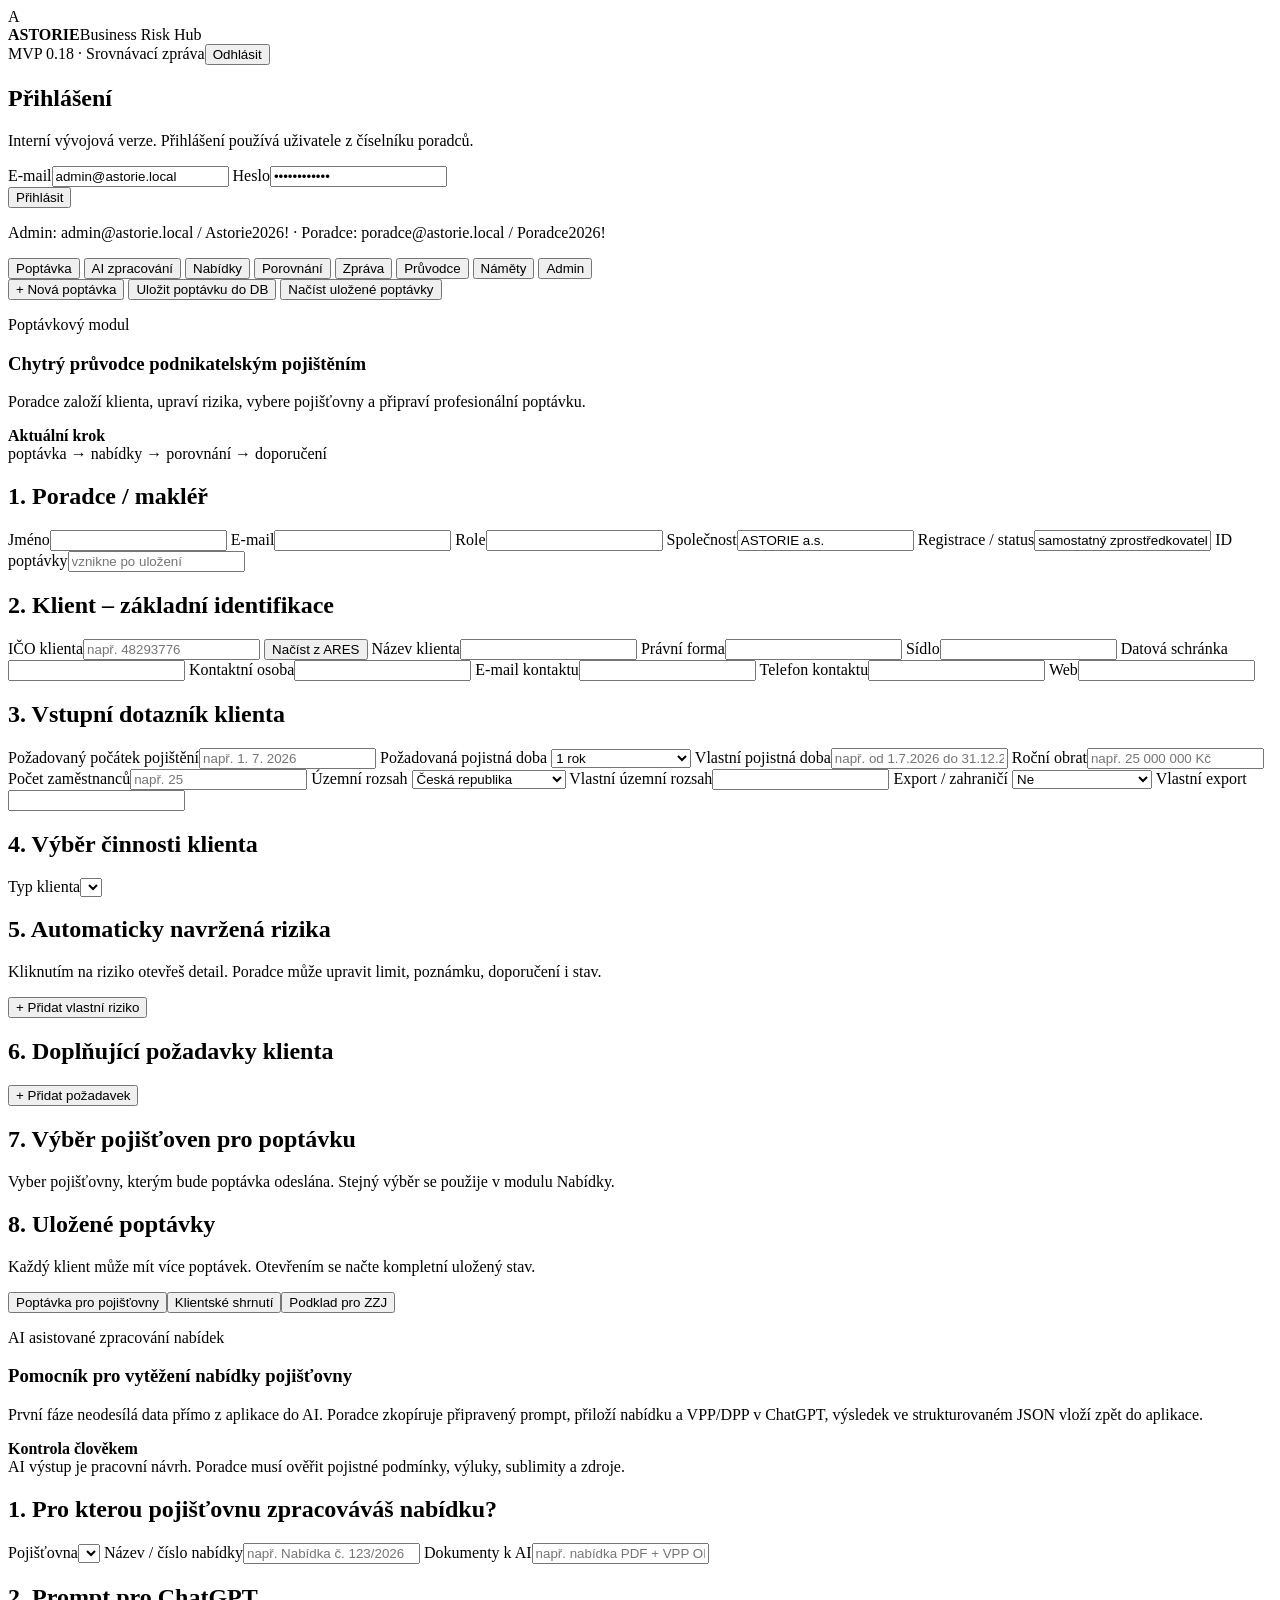
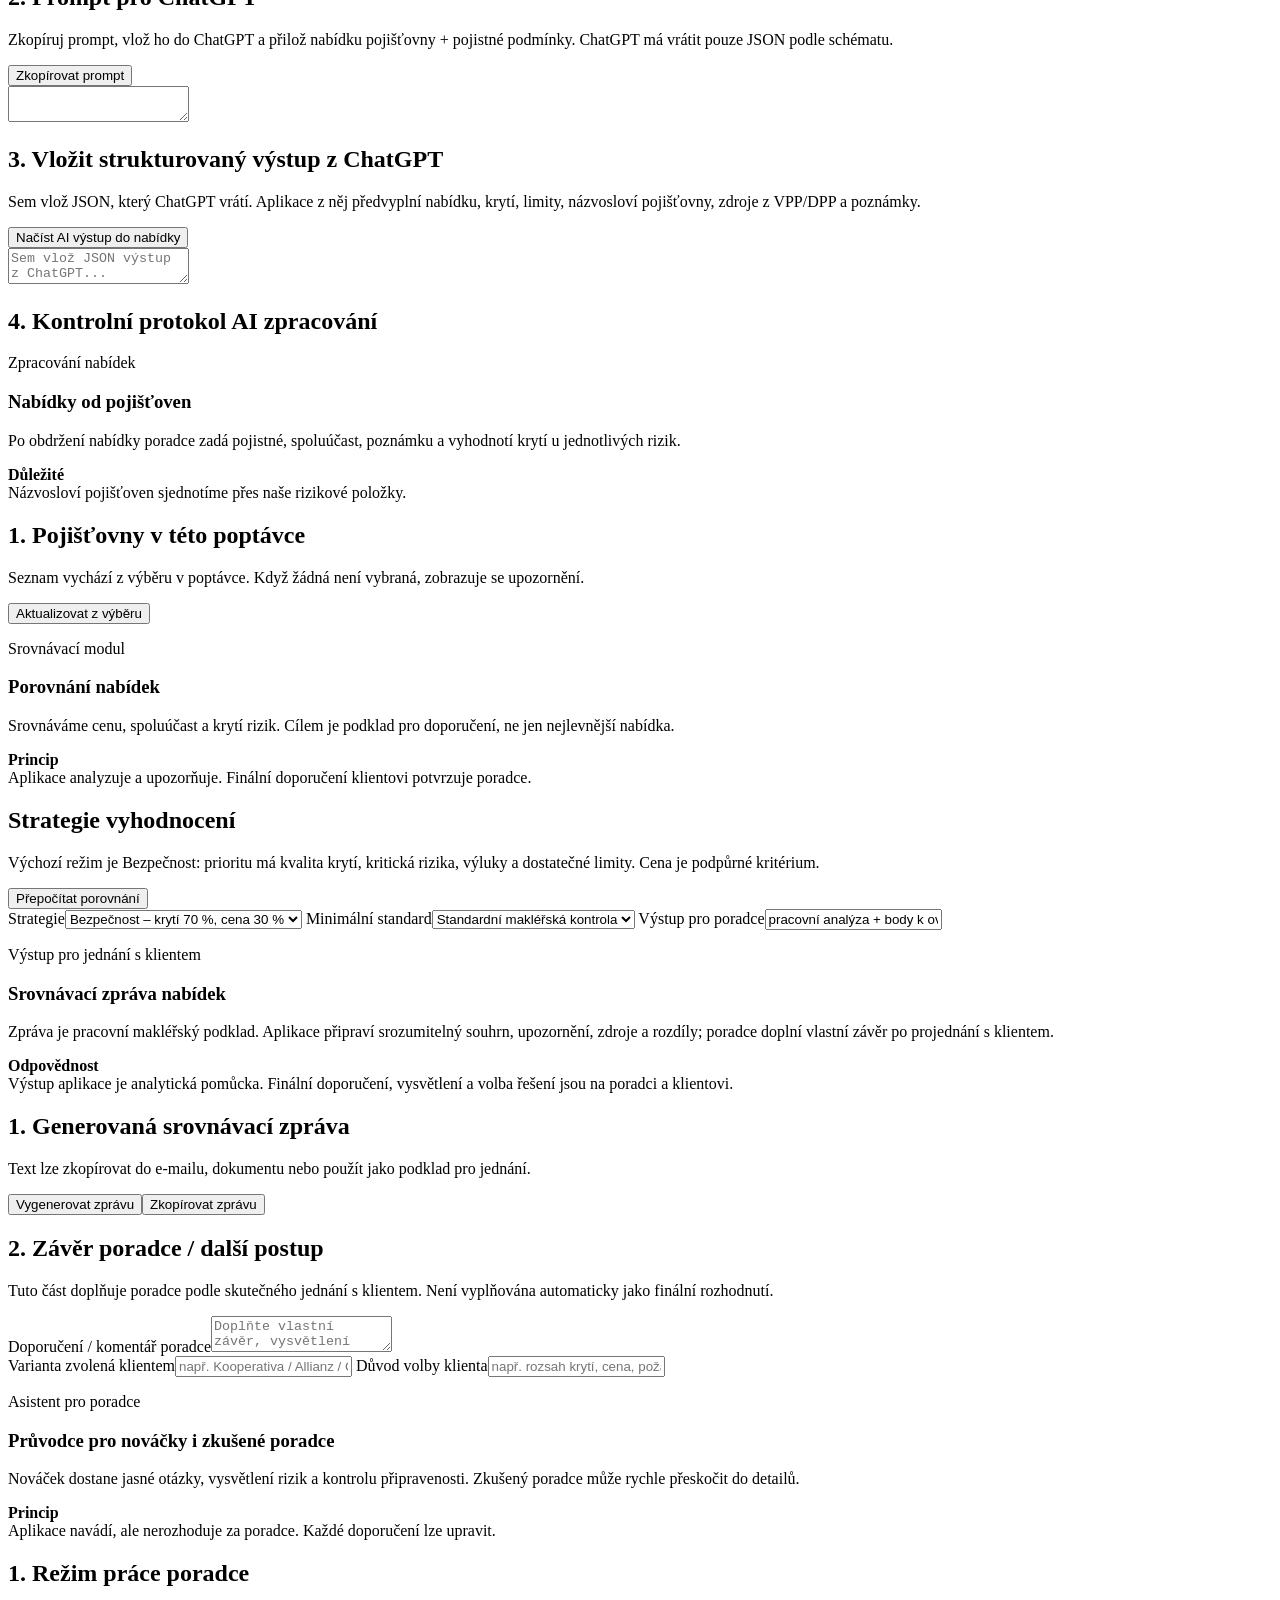
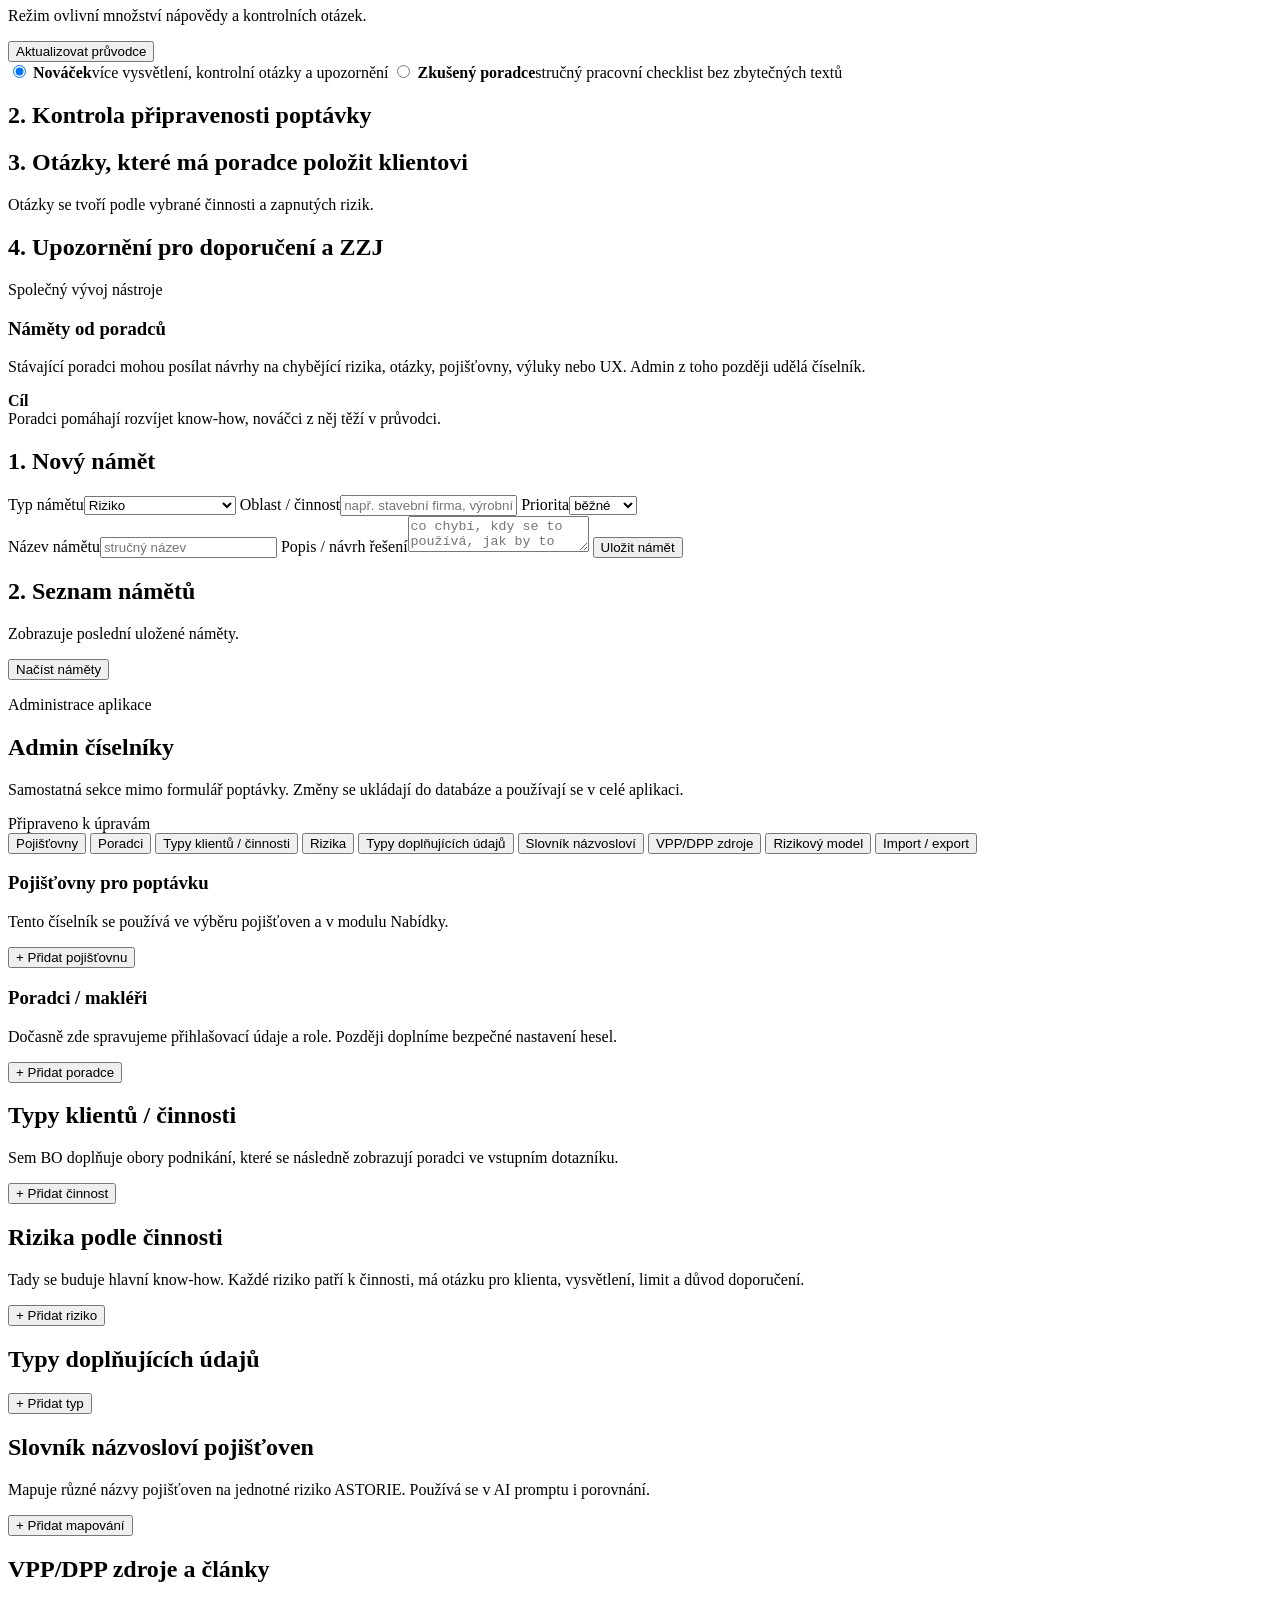
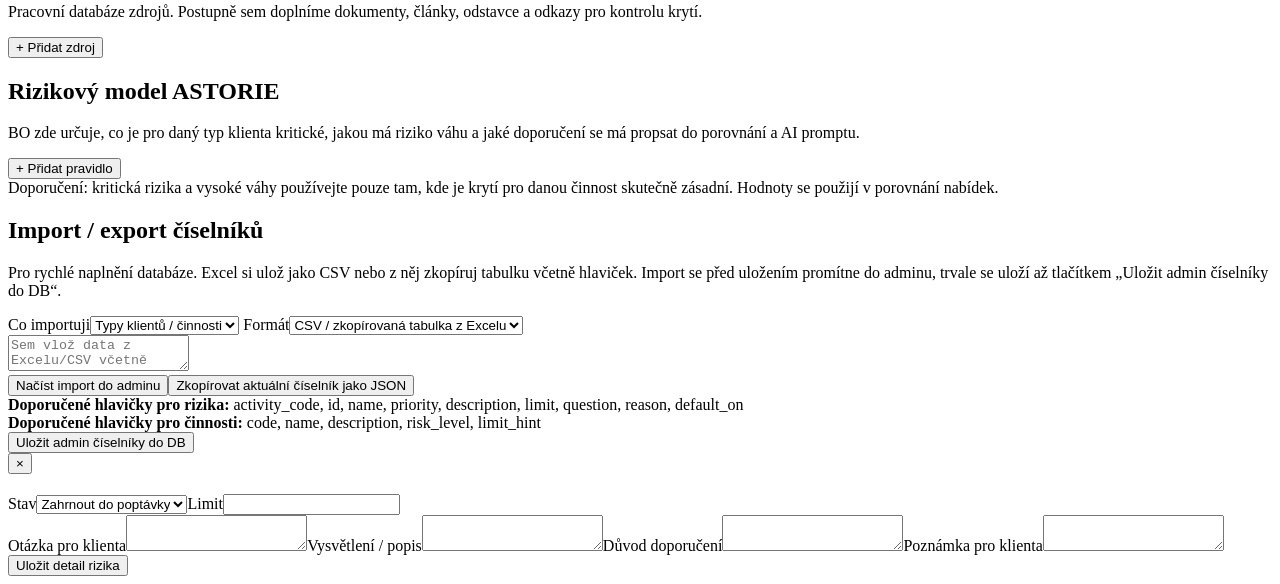
==== commit 55c02e26: "Add files via upload" ====
--- a/app/templates/index.html
+++ b/app/templates/index.html
@@ -9,7 +9,7 @@
 <body>
   <header class="topbar">
     <div class="brand"><div class="logo">A</div><div><strong>ASTORIE</strong><span>Business Risk Hub</span></div></div>
-    <div class="top-actions"><span class="badge">MVP 0.17 · Admin databáze BO</span><button id="logoutBtn" class="ghost hidden">Odhlásit</button></div>
+    <div class="top-actions"><span class="badge">MVP 0.18 · Srovnávací zpráva</span><button id="logoutBtn" class="ghost hidden">Odhlásit</button></div>
   </header>
 
   <main>
@@ -30,6 +30,7 @@
         <button class="nav-btn" data-view="aiView">AI zpracování</button>
         <button class="nav-btn" data-view="offersView">Nabídky</button>
         <button class="nav-btn" data-view="comparisonView">Porovnání</button>
+        <button class="nav-btn" data-view="reportView">Zpráva</button>
         <button class="nav-btn" data-view="guideView">Průvodce</button>
         <button class="nav-btn" data-view="suggestionsView">Náměty</button>
         <button class="nav-btn admin-only hidden" data-view="adminView">Admin</button>
@@ -188,18 +189,46 @@
       <section id="comparisonView" class="app-section hidden">
         <div class="hero compact">
           <div><p class="eyebrow">Srovnávací modul</p><h1>Porovnání nabídek</h1><p>Srovnáváme cenu, spoluúčast a krytí rizik. Cílem je podklad pro doporučení, ne jen nejlevnější nabídka.</p></div>
-          <div class="card small"><b>Další krok</b><br>automatické bodování kvality nabídky a doporučení.</div>
+          <div class="card small"><b>Princip</b><br>Aplikace analyzuje a upozorňuje. Finální doporučení klientovi potvrzuje poradce.</div>
         </div>
         <section class="panel">
           <div class="section-head"><div><h2>Strategie vyhodnocení</h2><p class="muted">Výchozí režim je Bezpečnost: prioritu má kvalita krytí, kritická rizika, výluky a dostatečné limity. Cena je podpůrné kritérium.</p></div><button id="recalcComparisonBtn" class="secondary">Přepočítat porovnání</button></div>
           <div class="grid3">
             <label>Strategie<select id="comparisonStrategy"><option value="bezpecnost" selected>Bezpečnost – krytí 70 %, cena 30 %</option><option value="vyvazeny">Vyvážený – krytí 50 %, cena 50 %</option><option value="cena">Cena – cena 70 %, krytí 30 %</option></select></label>
             <label>Minimální standard<select id="comparisonStrictness"><option value="standard" selected>Standardní makléřská kontrola</option><option value="strict">Přísná kontrola kritických rizik</option></select></label>
-            <label>Výstup pro poradce<input value="pracovní doporučení + body k ověření" readonly></label>
+            <label>Výstup pro poradce<input value="pracovní analýza + body k ověření" readonly></label>
           </div>
         </section>
         <section class="panel document">
           <div id="comparisonDoc" class="doc-view"></div>
+        </section>
+      </section>
+
+
+      <section id="reportView" class="app-section hidden">
+        <div class="hero compact">
+          <div>
+            <p class="eyebrow">Výstup pro jednání s klientem</p>
+            <h1>Srovnávací zpráva nabídek</h1>
+            <p>Zpráva je pracovní makléřský podklad. Aplikace připraví srozumitelný souhrn, upozornění, zdroje a rozdíly; poradce doplní vlastní závěr po projednání s klientem.</p>
+          </div>
+          <div class="card small"><b>Odpovědnost</b><br>Výstup aplikace je analytická pomůcka. Finální doporučení, vysvětlení a volba řešení jsou na poradci a klientovi.</div>
+        </div>
+        <section class="panel">
+          <div class="section-head">
+            <div><h2>1. Generovaná srovnávací zpráva</h2><p class="muted">Text lze zkopírovat do e-mailu, dokumentu nebo použít jako podklad pro jednání.</p></div>
+            <div class="actions"><button id="generateReportBtn" class="primary">Vygenerovat zprávu</button><button id="copyReportBtn" class="secondary">Zkopírovat zprávu</button></div>
+          </div>
+          <div id="clientReportDoc" class="doc-view report-doc"></div>
+        </section>
+        <section class="panel">
+          <h2>2. Závěr poradce / další postup</h2>
+          <p class="muted">Tuto část doplňuje poradce podle skutečného jednání s klientem. Není vyplňována automaticky jako finální rozhodnutí.</p>
+          <label>Doporučení / komentář poradce<textarea id="advisorReportNote" class="large-textarea" placeholder="Doplňte vlastní závěr, vysvětlení klientovi, vybrané řešení, případné požadavky na dopracování nabídky pojišťovnou..."></textarea></label>
+          <div class="grid2">
+            <label>Varianta zvolená klientem<input id="clientSelectedOffer" placeholder="např. Kooperativa / Allianz / ČPP"></label>
+            <label>Důvod volby klienta<input id="clientChoiceReason" placeholder="např. rozsah krytí, cena, požadavek odběratele"></label>
+          </div>
         </section>
       </section>
 
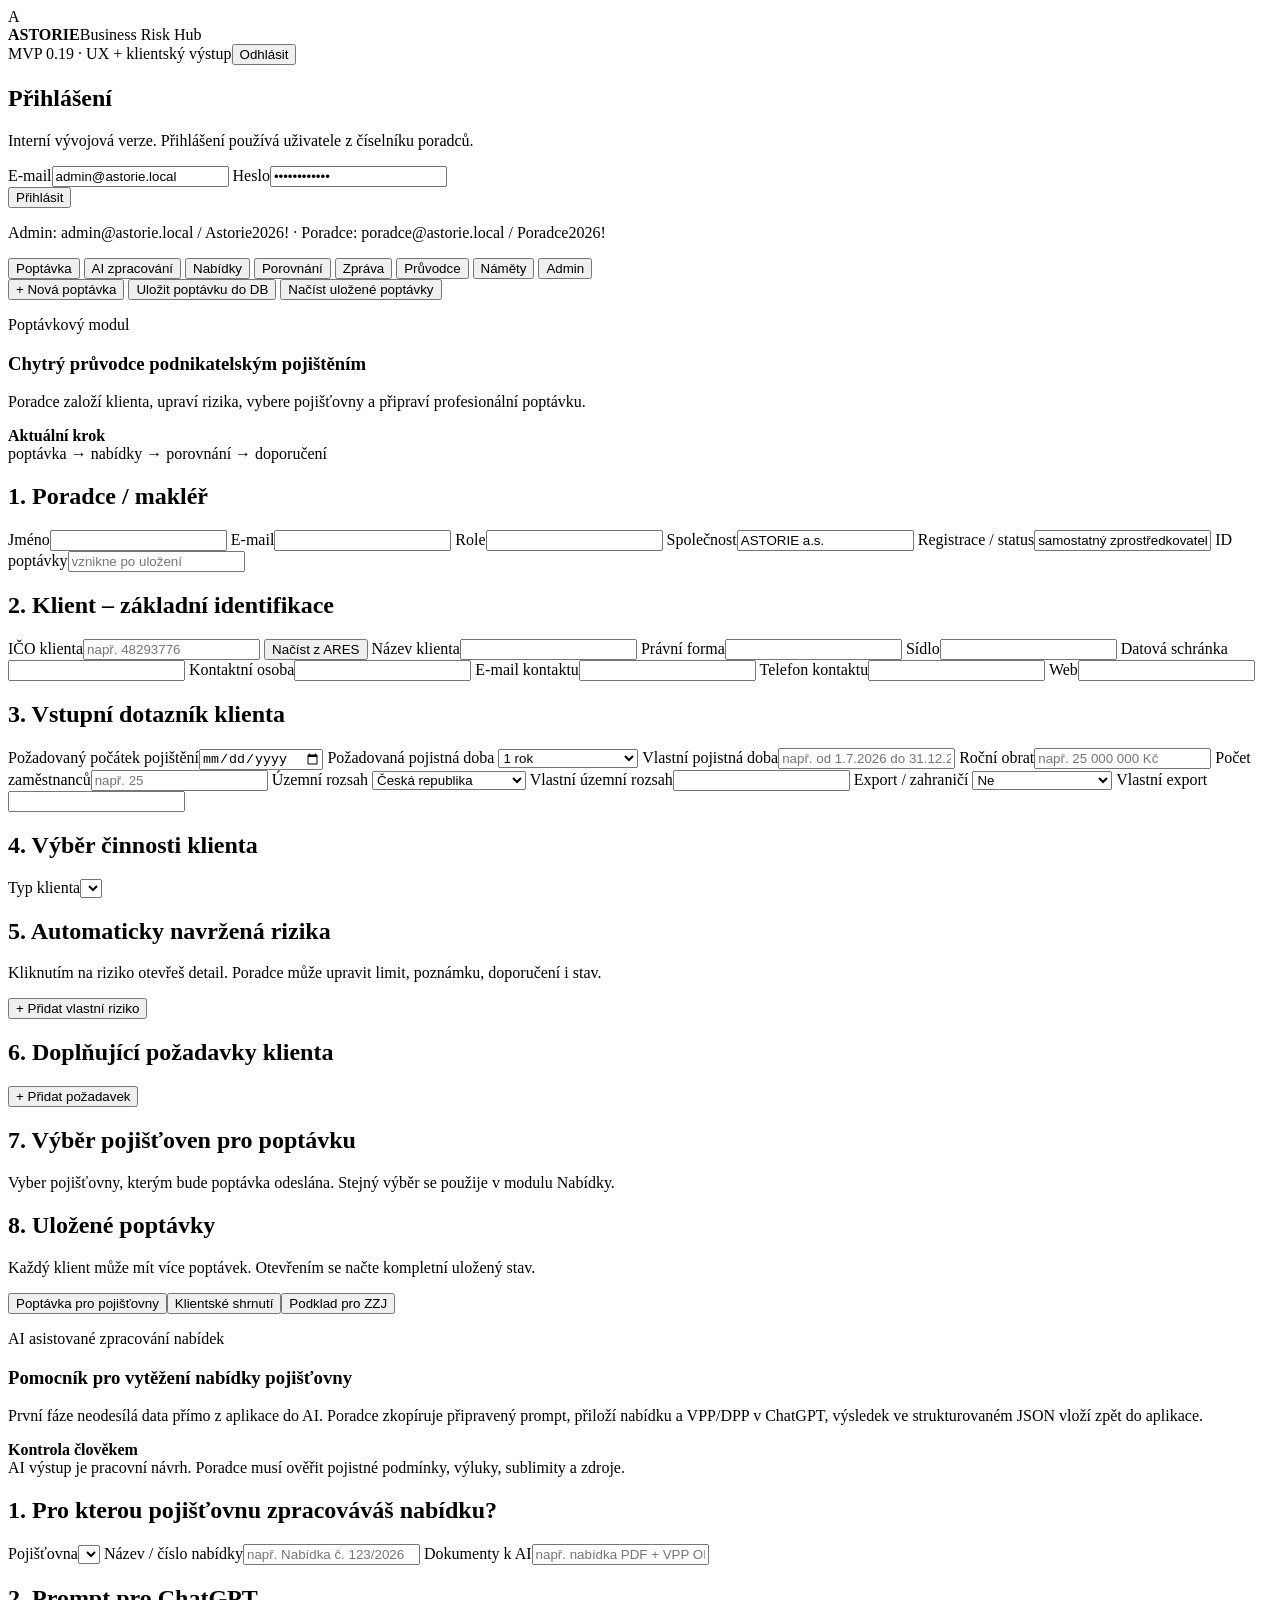
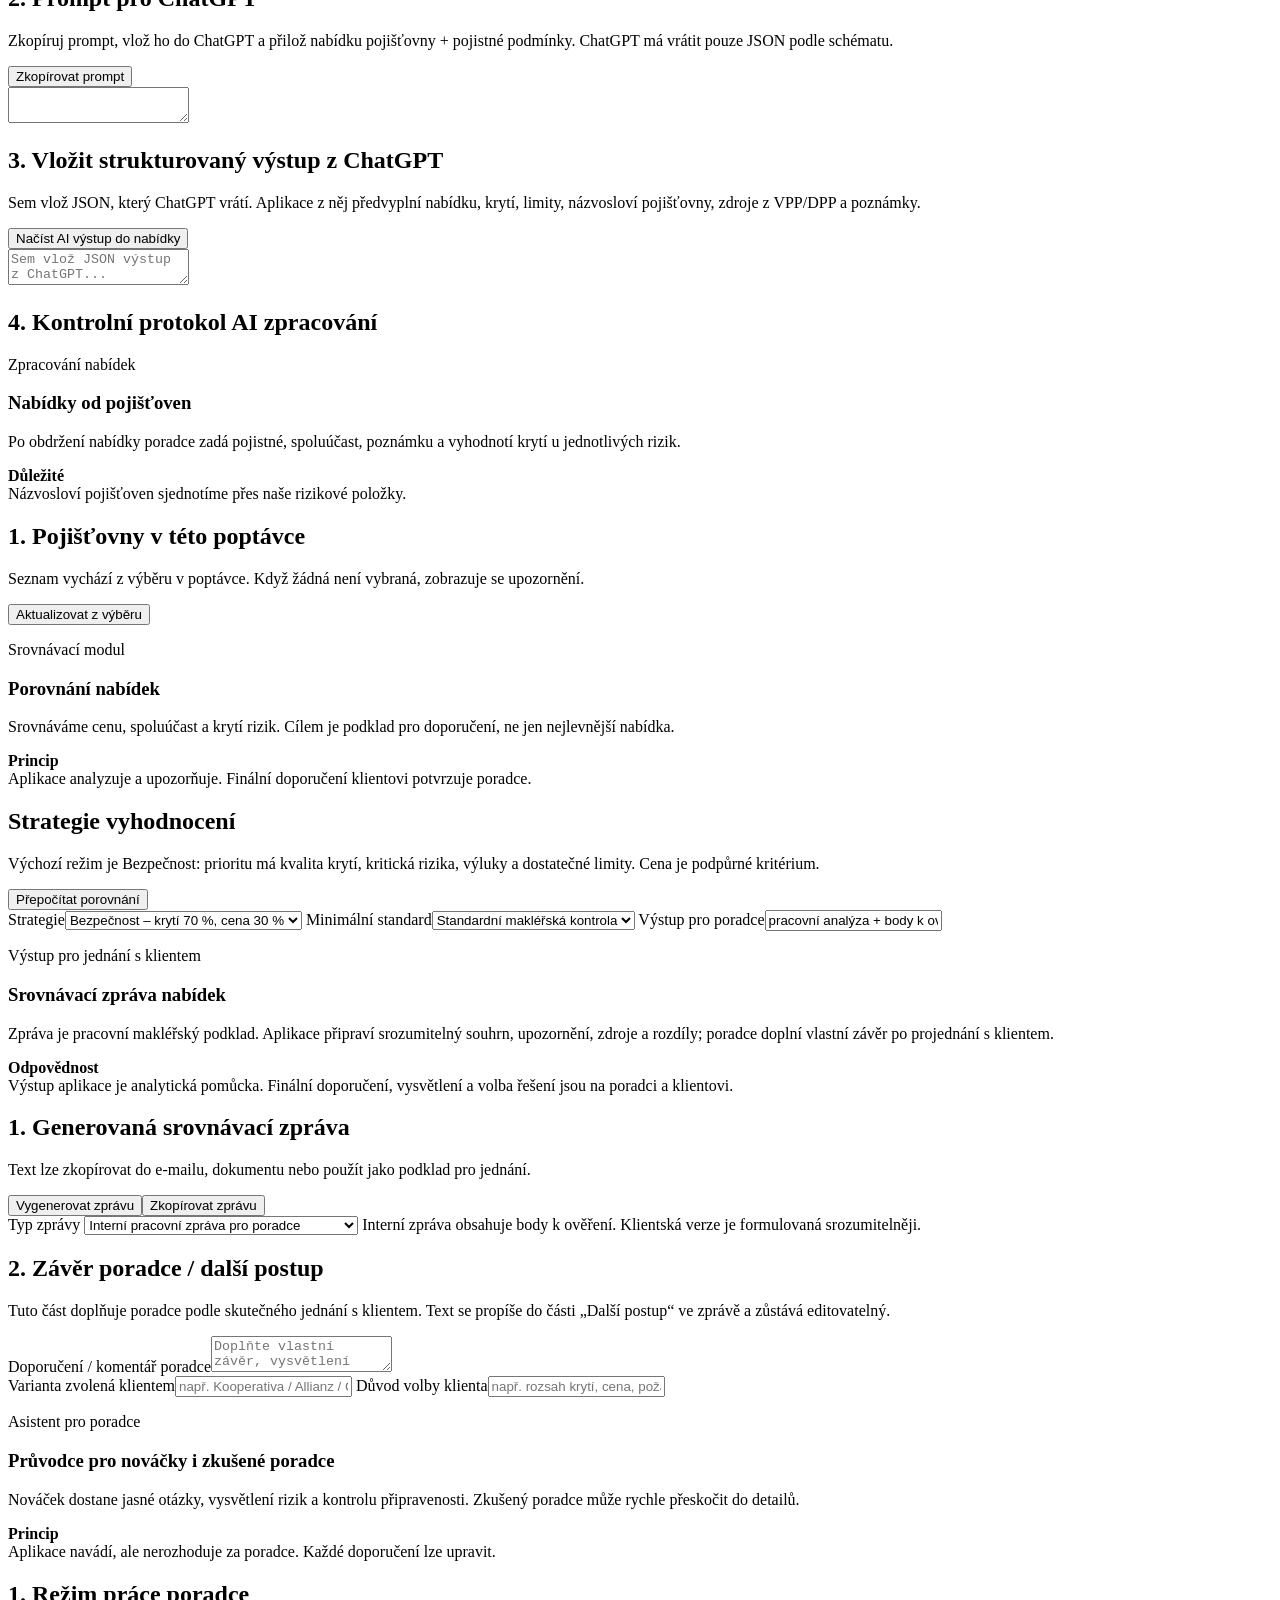
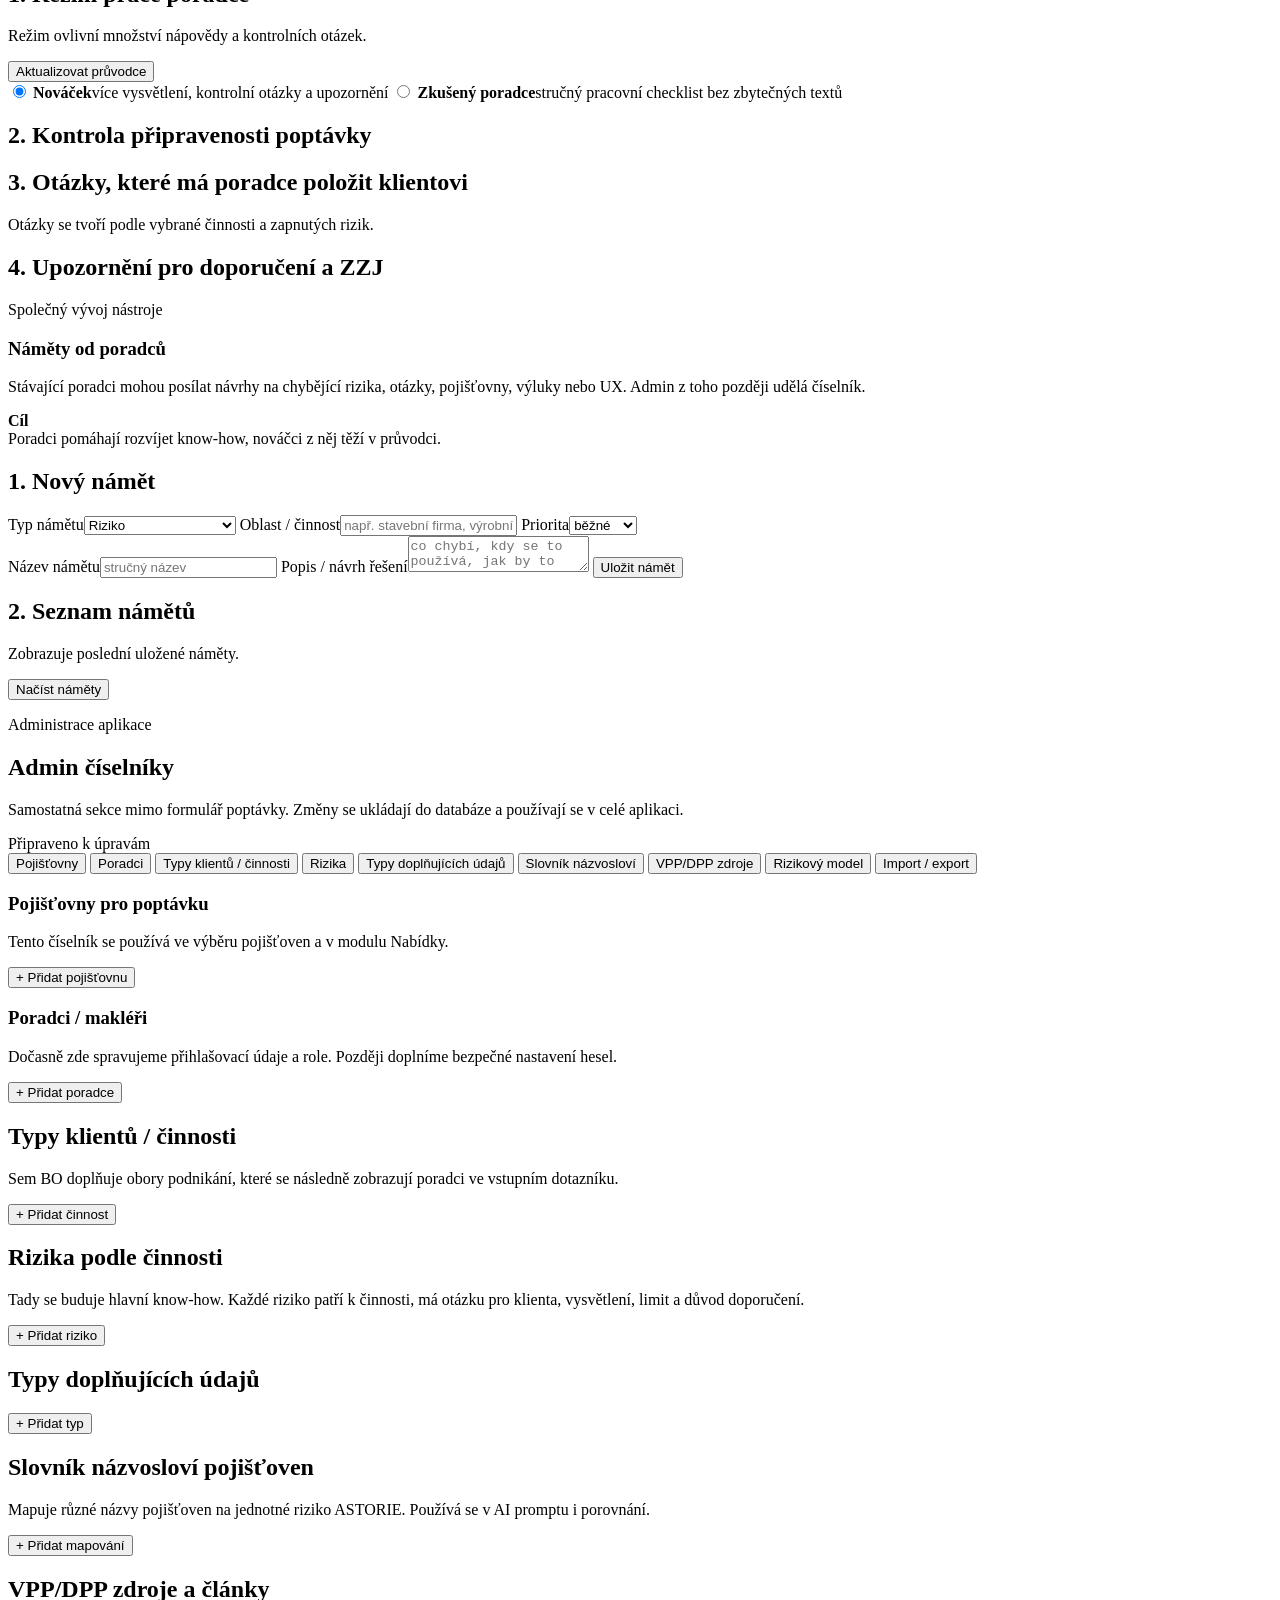
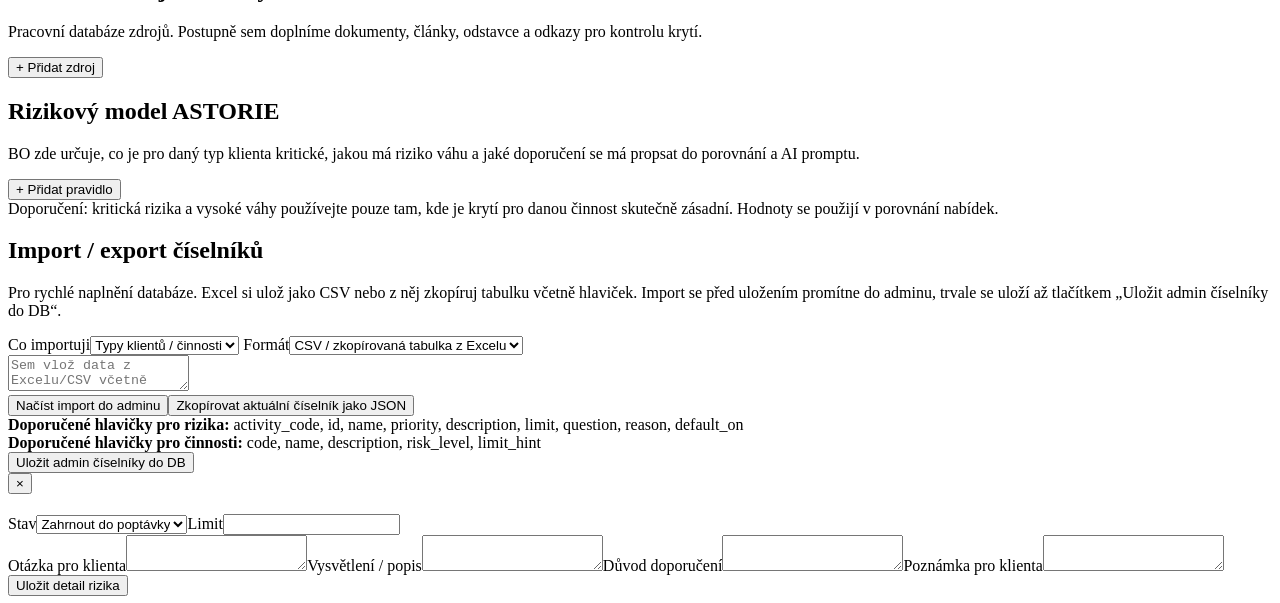
==== commit ca2e8e89: "Add files via upload" ====
--- a/app/templates/index.html
+++ b/app/templates/index.html
@@ -9,7 +9,7 @@
 <body>
   <header class="topbar">
     <div class="brand"><div class="logo">A</div><div><strong>ASTORIE</strong><span>Business Risk Hub</span></div></div>
-    <div class="top-actions"><span class="badge">MVP 0.18 · Srovnávací zpráva</span><button id="logoutBtn" class="ghost hidden">Odhlásit</button></div>
+    <div class="top-actions"><span class="badge">MVP 0.19 · UX + klientský výstup</span><button id="logoutBtn" class="ghost hidden">Odhlásit</button></div>
   </header>
 
   <main>
@@ -81,7 +81,7 @@
         <section class="panel">
           <h2>3. Vstupní dotazník klienta</h2>
           <div class="grid3">
-            <label>Požadovaný počátek pojištění<input id="insuranceStart" placeholder="např. 1. 7. 2026"></label>
+            <label>Požadovaný počátek pojištění<input id="insuranceStart" type="date"></label>
             <label>Požadovaná pojistná doba
               <select id="insurancePeriodSelect"><option>1 rok</option><option>3 roky</option><option>neurčito</option><option value="custom">jiné – doplnit vlastní</option></select>
             </label>
@@ -219,11 +219,20 @@
             <div><h2>1. Generovaná srovnávací zpráva</h2><p class="muted">Text lze zkopírovat do e-mailu, dokumentu nebo použít jako podklad pro jednání.</p></div>
             <div class="actions"><button id="generateReportBtn" class="primary">Vygenerovat zprávu</button><button id="copyReportBtn" class="secondary">Zkopírovat zprávu</button></div>
           </div>
+          <div class="report-mode-bar">
+            <label>Typ zprávy
+              <select id="reportMode">
+                <option value="internal" selected>Interní pracovní zpráva pro poradce</option>
+                <option value="client">Klientský přehled bez interních upozornění</option>
+              </select>
+            </label>
+            <span class="hint">Interní zpráva obsahuje body k ověření. Klientská verze je formulovaná srozumitelněji.</span>
+          </div>
           <div id="clientReportDoc" class="doc-view report-doc"></div>
         </section>
         <section class="panel">
           <h2>2. Závěr poradce / další postup</h2>
-          <p class="muted">Tuto část doplňuje poradce podle skutečného jednání s klientem. Není vyplňována automaticky jako finální rozhodnutí.</p>
+          <p class="muted">Tuto část doplňuje poradce podle skutečného jednání s klientem. Text se propíše do části „Další postup“ ve zprávě a zůstává editovatelný.</p>
           <label>Doporučení / komentář poradce<textarea id="advisorReportNote" class="large-textarea" placeholder="Doplňte vlastní závěr, vysvětlení klientovi, vybrané řešení, případné požadavky na dopracování nabídky pojišťovnou..."></textarea></label>
           <div class="grid2">
             <label>Varianta zvolená klientem<input id="clientSelectedOffer" placeholder="např. Kooperativa / Allianz / ČPP"></label>
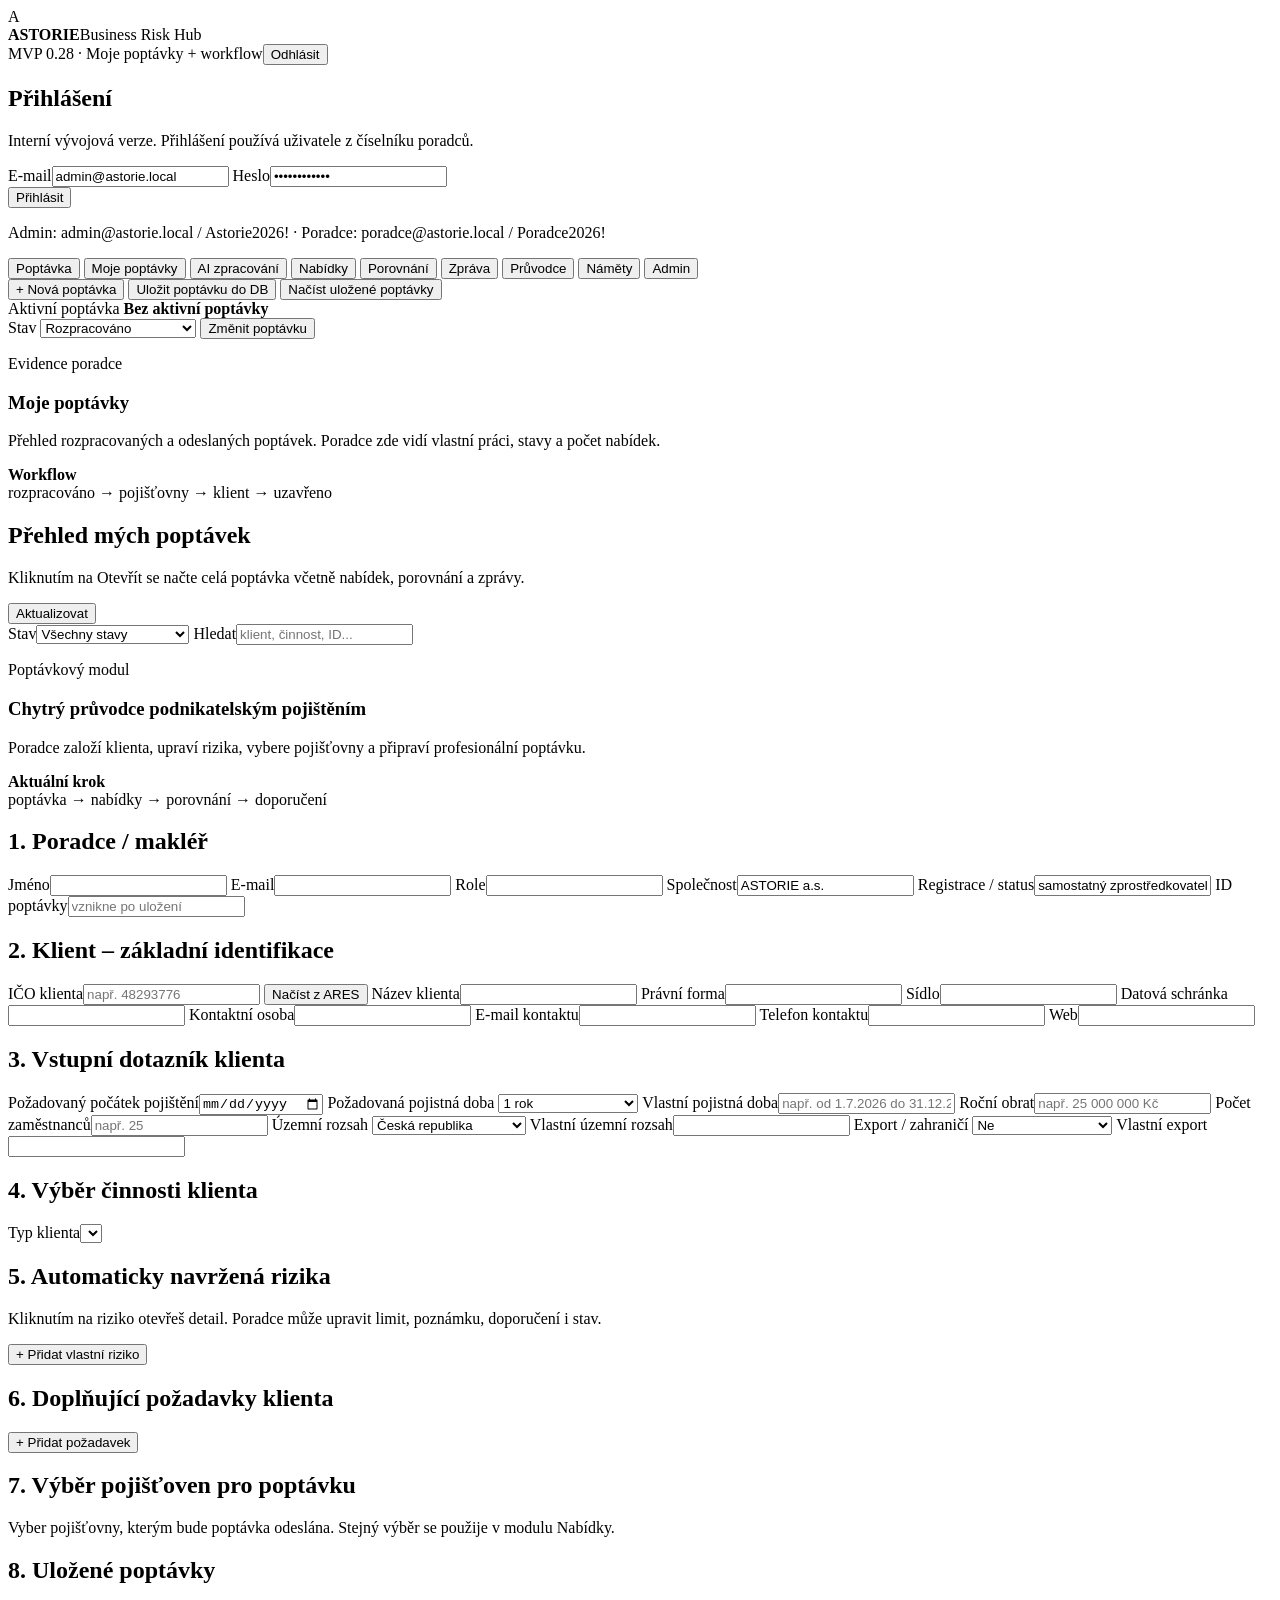
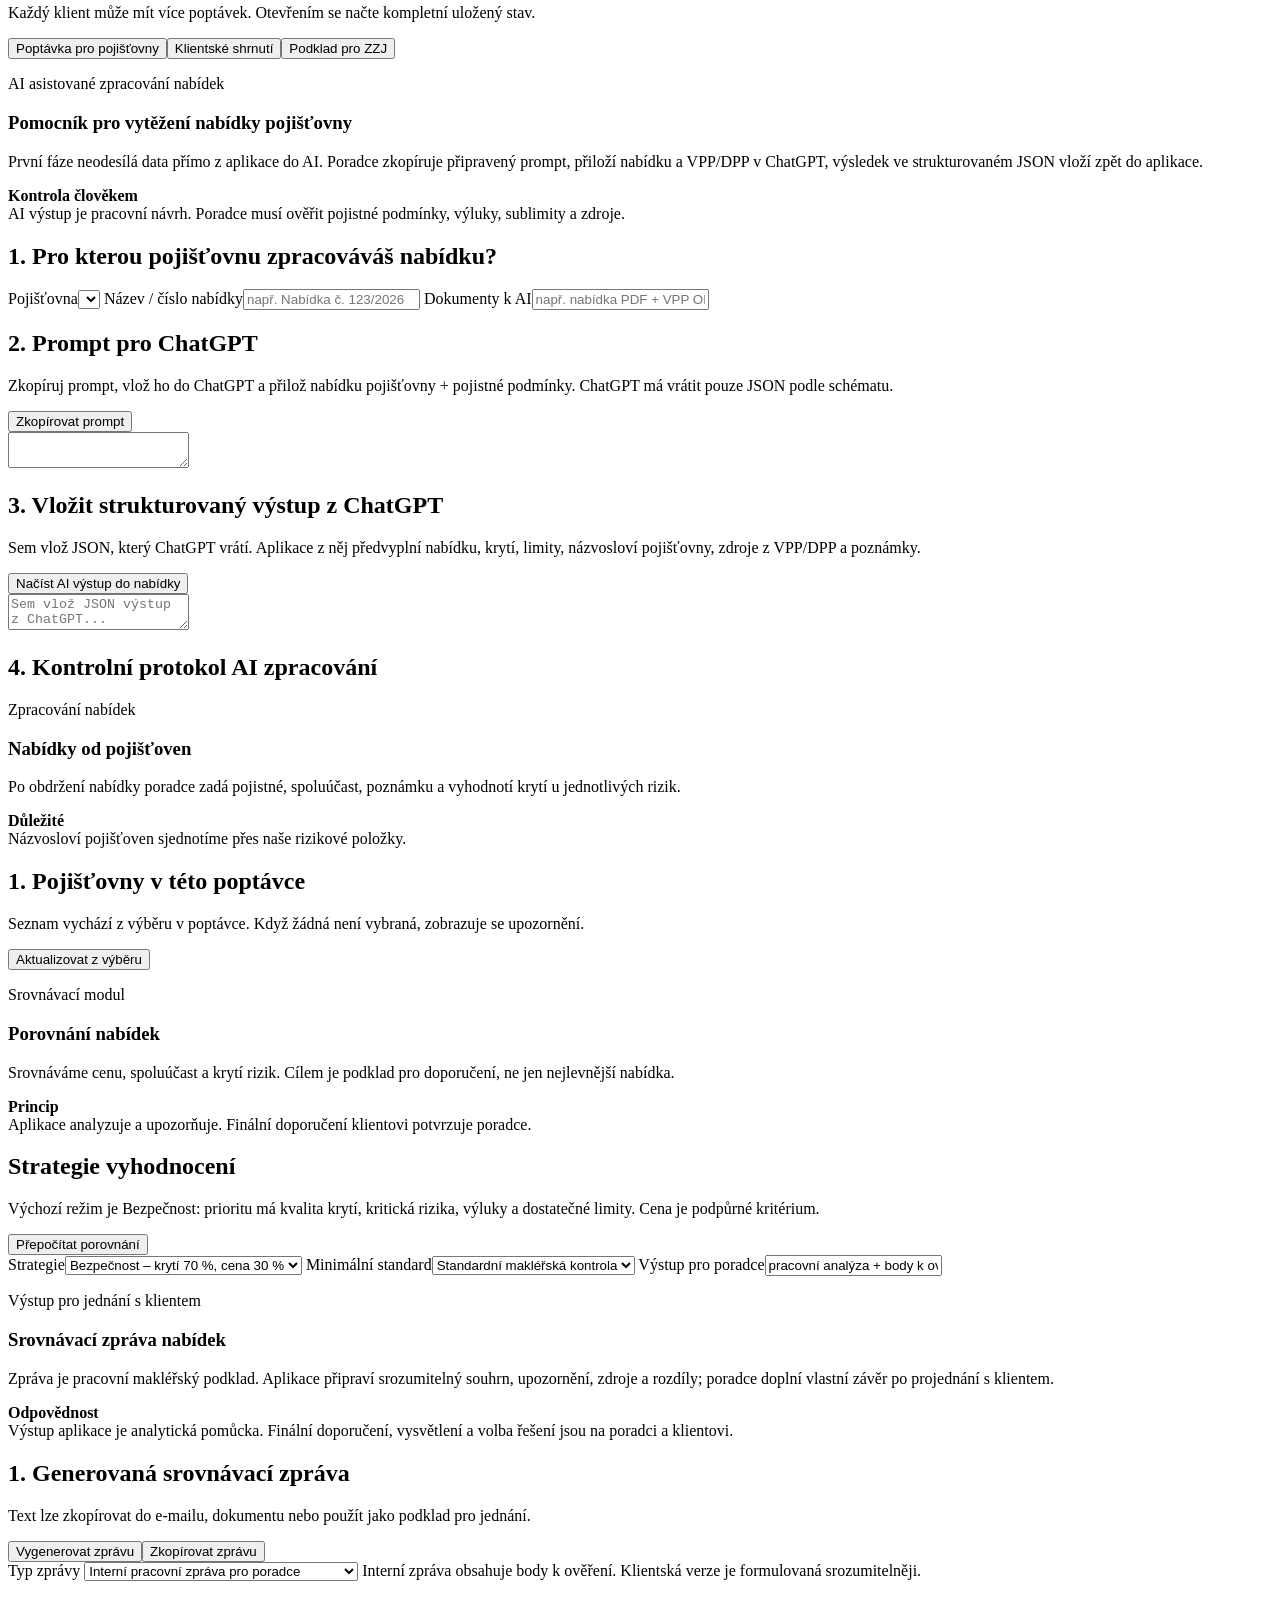
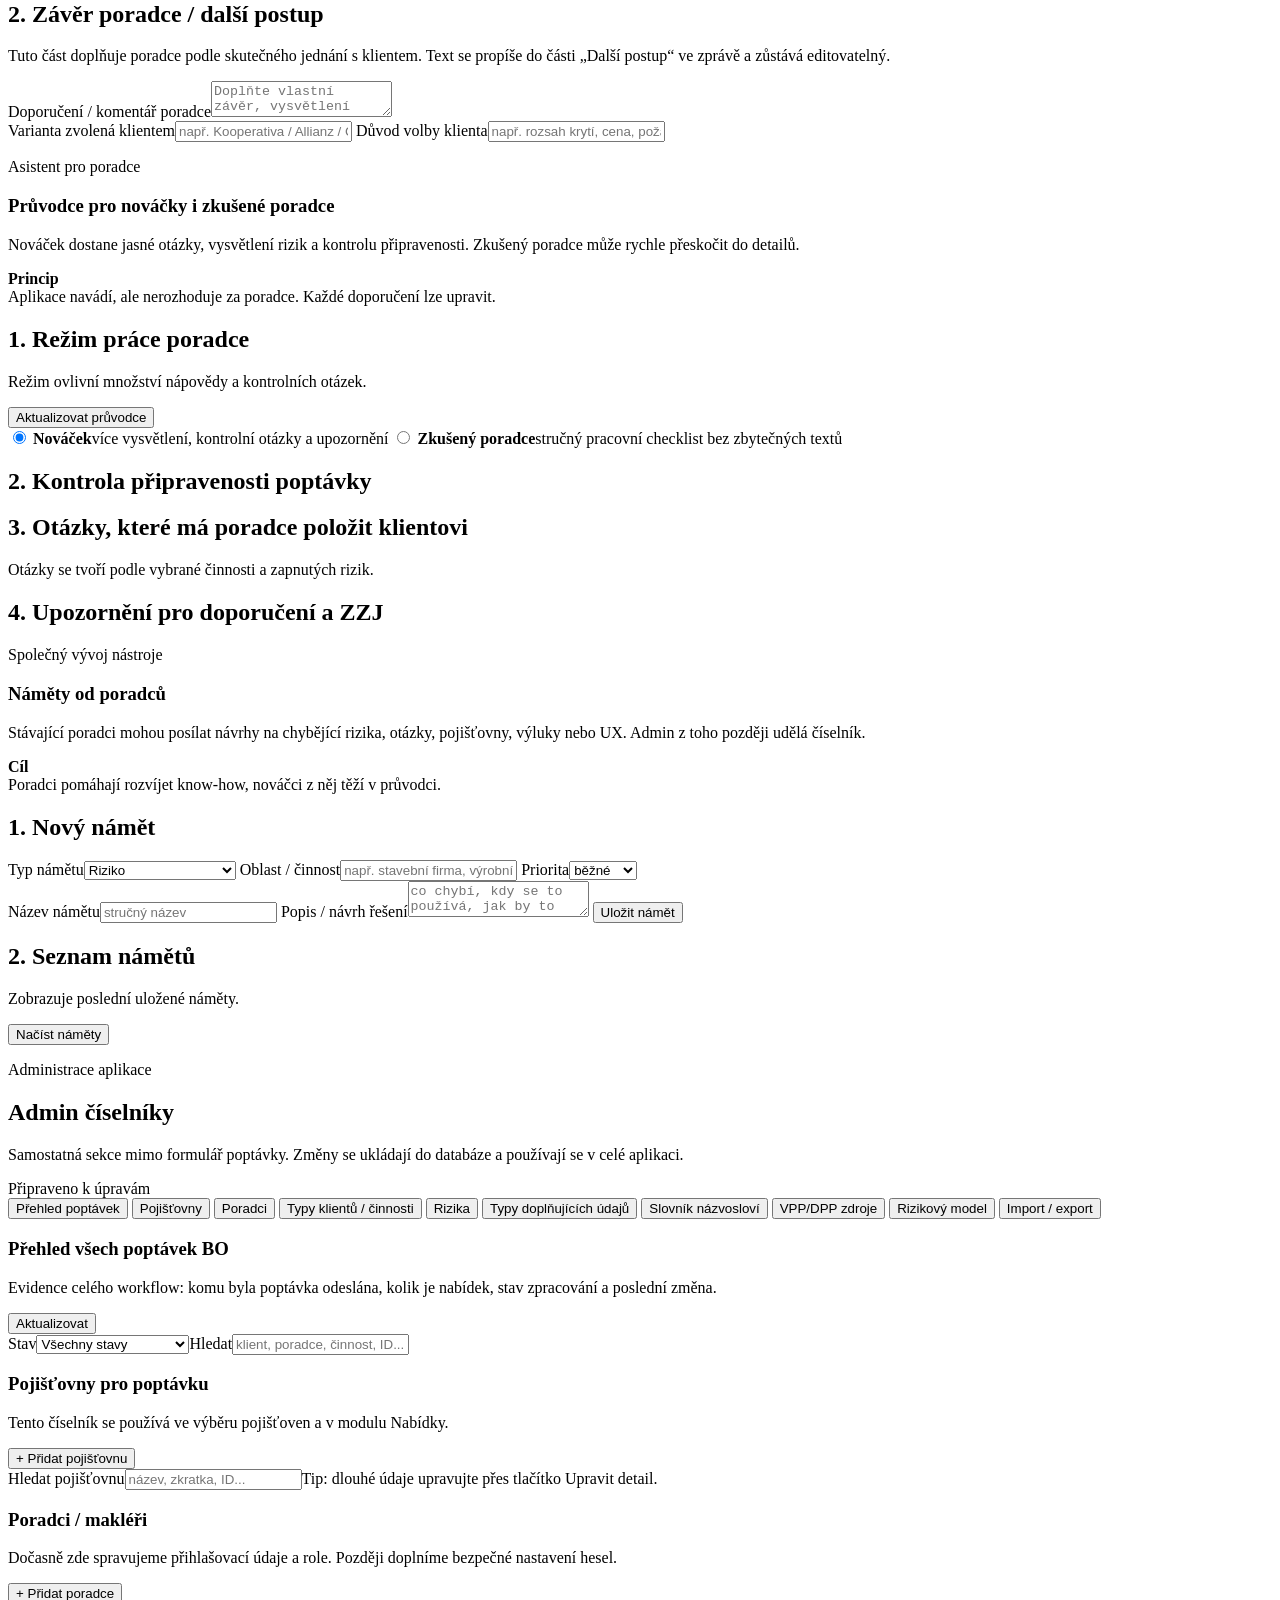
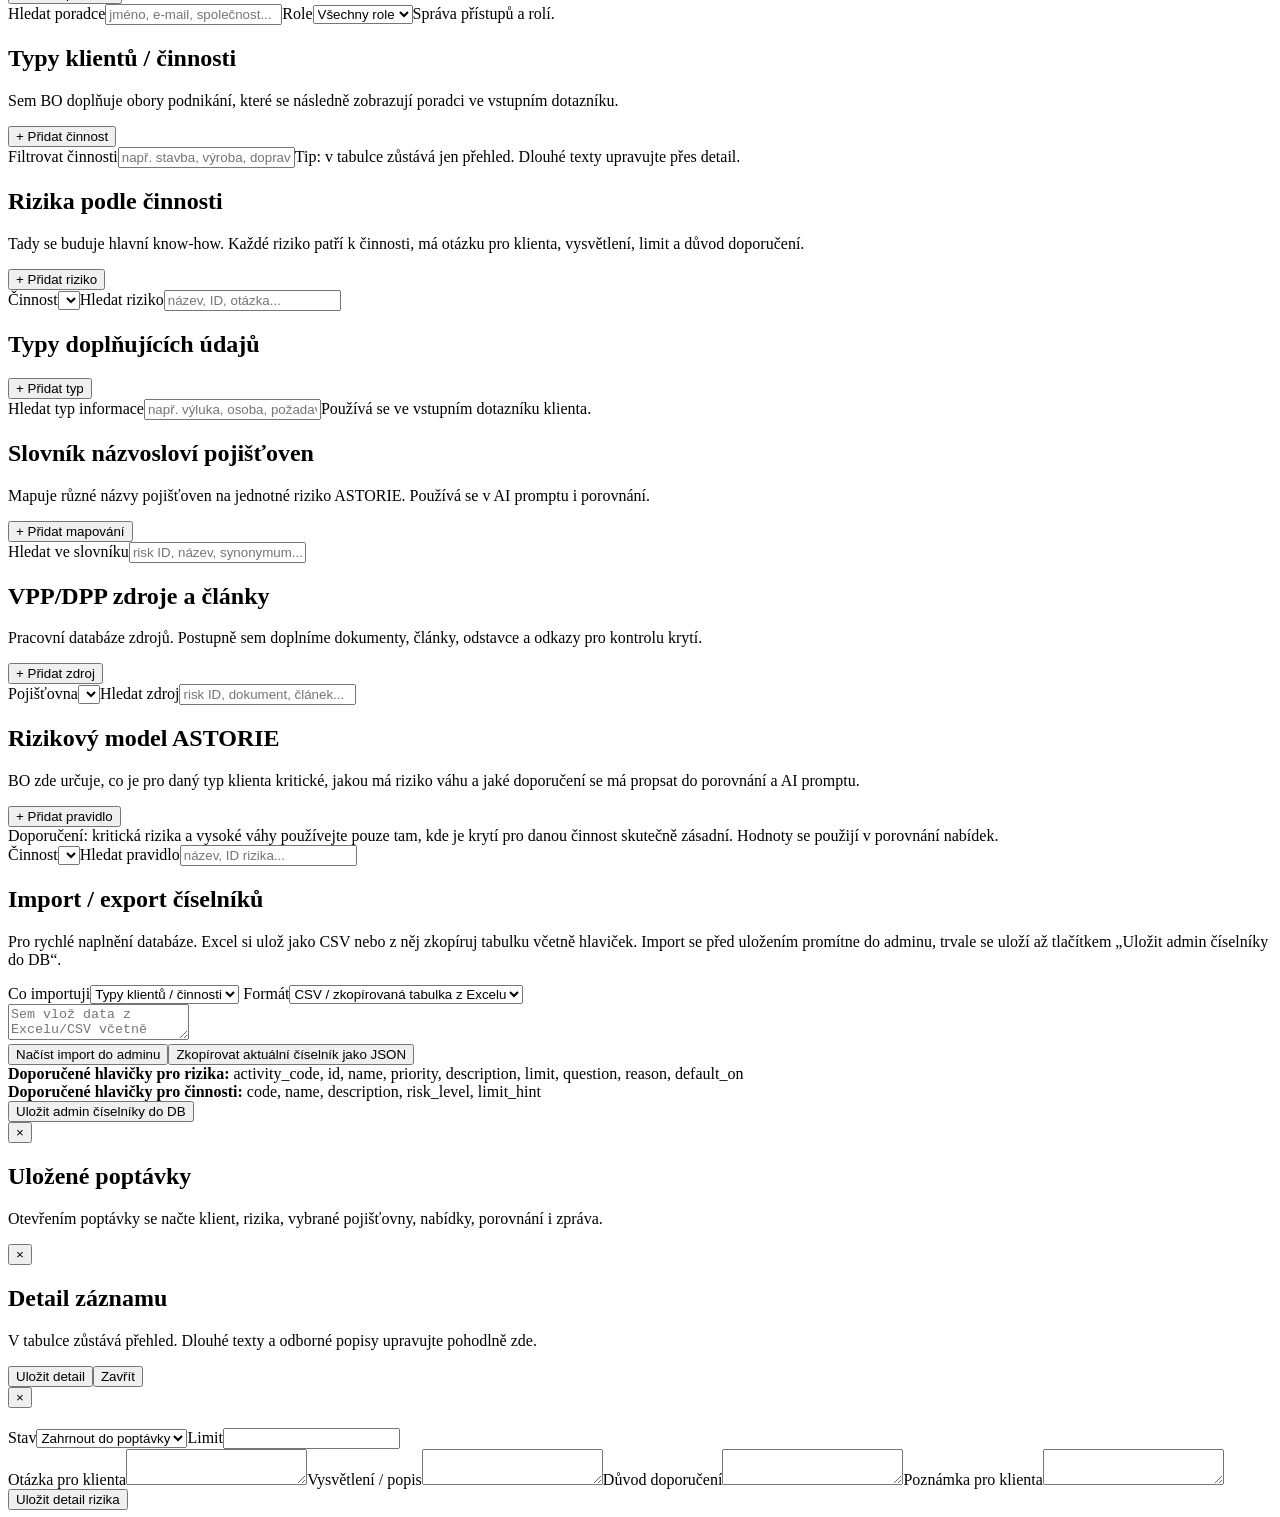
==== commit 66ff4cf7: "Add files via upload" ====
--- a/app/templates/index.html
+++ b/app/templates/index.html
@@ -9,7 +9,7 @@
 <body>
   <header class="topbar">
     <div class="brand"><div class="logo">A</div><div><strong>ASTORIE</strong><span>Business Risk Hub</span></div></div>
-    <div class="top-actions"><span class="badge">MVP 0.19 · UX + klientský výstup</span><button id="logoutBtn" class="ghost hidden">Odhlásit</button></div>
+    <div class="top-actions"><span class="badge">MVP 0.28 · Moje poptávky + workflow</span><button id="logoutBtn" class="ghost hidden">Odhlásit</button></div>
   </header>
 
   <main>
@@ -27,6 +27,7 @@
     <section id="appView" class="hidden">
       <nav class="app-nav">
         <button class="nav-btn active" data-view="inquiryView">Poptávka</button>
+        <button class="nav-btn" data-view="myInquiriesView">Moje poptávky</button>
         <button class="nav-btn" data-view="aiView">AI zpracování</button>
         <button class="nav-btn" data-view="offersView">Nabídky</button>
         <button class="nav-btn" data-view="comparisonView">Porovnání</button>
@@ -42,6 +43,43 @@
         <button id="loadListBtn" class="secondary">Načíst uložené poptávky</button>
         <span id="saveStatus" class="status"></span>
       </div>
+
+      <div id="activeInquiryBanner" class="active-inquiry-banner hidden">
+        <div>
+          <span class="mini-label">Aktivní poptávka</span>
+          <strong id="activeInquiryTitle">Bez aktivní poptávky</strong>
+          <span id="activeInquiryMeta" class="muted"></span>
+        </div>
+        <div class="active-actions">
+          <label>Stav
+            <select id="inquiryStatusSelect">
+              <option value="rozpracováno">Rozpracováno</option>
+              <option value="odesláno pojišťovnám">Odesláno pojišťovnám</option>
+              <option value="nabídky přijaty">Nabídky přijaty</option>
+              <option value="odesláno klientovi">Odesláno klientovi</option>
+              <option value="uzavřeno">Uzavřeno</option>
+              <option value="zrušeno">Zrušeno</option>
+            </select>
+          </label>
+          <button id="changeInquiryBtn" class="secondary">Změnit poptávku</button>
+        </div>
+      </div>
+
+      <section id="myInquiriesView" class="app-section hidden">
+        <div class="hero compact">
+          <div><p class="eyebrow">Evidence poradce</p><h1>Moje poptávky</h1><p>Přehled rozpracovaných a odeslaných poptávek. Poradce zde vidí vlastní práci, stavy a počet nabídek.</p></div>
+          <div class="card small"><b>Workflow</b><br>rozpracováno → pojišťovny → klient → uzavřeno</div>
+        </div>
+        <section class="panel">
+          <div class="section-head"><div><h2>Přehled mých poptávek</h2><p class="muted">Kliknutím na Otevřít se načte celá poptávka včetně nabídek, porovnání a zprávy.</p></div><button id="refreshMyInquiriesBtn" class="secondary">Aktualizovat</button></div>
+          <div class="workflow-filters">
+            <label>Stav<select id="myInquiryStatusFilter"><option value="">Všechny stavy</option><option>rozpracováno</option><option>odesláno pojišťovnám</option><option>nabídky přijaty</option><option>odesláno klientovi</option><option>uzavřeno</option><option>zrušeno</option></select></label>
+            <label>Hledat<input id="myInquirySearch" placeholder="klient, činnost, ID..."></label>
+          </div>
+          <div id="myInquiryTiles" class="workflow-tiles"></div>
+          <div id="myInquiriesTable" class="workflow-table"></div>
+        </section>
+      </section>
 
       <section id="inquiryView" class="app-section">
         <div class="hero">
@@ -288,6 +326,7 @@
             <div class="admin-status" id="adminSaveStatus">Připraveno k úpravám</div>
           </div>
           <div class="admin-tabs">
+            <button class="admin-tab" data-admin-tab="inquiriesAdmin">Přehled poptávek</button>
             <button class="admin-tab active" data-admin-tab="insurersAdmin">Pojišťovny</button>
             <button class="admin-tab" data-admin-tab="advisersAdmin">Poradci</button>
             <button class="admin-tab" data-admin-tab="activitiesAdmin">Typy klientů / činnosti</button>
@@ -298,38 +337,44 @@
             <button class="admin-tab" data-admin-tab="riskModelAdmin">Rizikový model</button>
             <button class="admin-tab" data-admin-tab="importAdmin">Import / export</button>
           </div>
+          <div id="inquiriesAdmin" class="admin-section hidden">
+            <div class="section-head"><div><h3>Přehled všech poptávek BO</h3><p class="muted">Evidence celého workflow: komu byla poptávka odeslána, kolik je nabídek, stav zpracování a poslední změna.</p></div><button id="refreshAdminInquiriesBtn" class="secondary">Aktualizovat</button></div>
+            <div class="admin-workbar workflow-adminbar"><label>Stav<select id="adminInquiryStatusFilter"><option value="">Všechny stavy</option><option>rozpracováno</option><option>odesláno pojišťovnám</option><option>nabídky přijaty</option><option>odesláno klientovi</option><option>uzavřeno</option><option>zrušeno</option></select></label><label>Hledat<input id="adminInquirySearch" placeholder="klient, poradce, činnost, ID..."></label><span id="adminInquiryCount" class="muted"></span></div>
+            <div id="adminInquiryTiles" class="workflow-tiles"></div>
+            <div id="adminInquiriesTable" class="workflow-table"></div>
+          </div>
           <div id="insurersAdmin" class="admin-section">
             <div class="section-head"><div><h3>Pojišťovny pro poptávku</h3><p class="muted">Tento číselník se používá ve výběru pojišťoven a v modulu Nabídky.</p></div><button id="addInsurerAdmin" class="secondary">+ Přidat pojišťovnu</button></div>
-            <div class="admin-table" id="insurersAdminTable"></div>
+            <div class="admin-workbar"><label>Hledat pojišťovnu<input id="adminInsurerSearch" placeholder="název, zkratka, ID..."></label><span class="muted">Tip: dlouhé údaje upravujte přes tlačítko Upravit detail.</span></div><div class="admin-table" id="insurersAdminTable"></div>
           </div>
           <div id="advisersAdmin" class="admin-section hidden">
             <div class="section-head"><div><h3>Poradci / makléři</h3><p class="muted">Dočasně zde spravujeme přihlašovací údaje a role. Později doplníme bezpečné nastavení hesel.</p></div><button id="addAdviserAdmin" class="secondary">+ Přidat poradce</button></div>
-            <div class="admin-table" id="advisersAdminTable"></div>
+            <div class="admin-workbar"><label>Hledat poradce<input id="adminAdviserSearch" placeholder="jméno, e-mail, společnost..."></label><label>Role<select id="adminAdviserRoleFilter"><option value="">Všechny role</option><option value="admin">Admin</option><option value="advisor">Poradce</option></select></label><span class="muted">Správa přístupů a rolí.</span></div><div class="admin-table" id="advisersAdminTable"></div>
           </div>
           <div id="activitiesAdmin" class="admin-section hidden">
             <div class="section-head"><div><h2>Typy klientů / činnosti</h2><p class="muted">Sem BO doplňuje obory podnikání, které se následně zobrazují poradci ve vstupním dotazníku.</p></div><button id="addActivityAdmin" class="secondary">+ Přidat činnost</button></div>
-            <div class="admin-table activities-table" id="activitiesAdminTable"></div>
+            <div class="admin-workbar"><label>Filtrovat činnosti<input id="adminActivitySearch" placeholder="např. stavba, výroba, doprava"></label><span class="muted">Tip: v tabulce zůstává jen přehled. Dlouhé texty upravujte přes detail.</span></div><div class="admin-table activities-table" id="activitiesAdminTable"></div>
           </div>
           <div id="risksAdmin" class="admin-section hidden">
             <div class="section-head"><div><h2>Rizika podle činnosti</h2><p class="muted">Tady se buduje hlavní know-how. Každé riziko patří k činnosti, má otázku pro klienta, vysvětlení, limit a důvod doporučení.</p></div><button id="addRiskAdmin" class="secondary">+ Přidat riziko</button></div>
-            <div class="admin-table risks-table" id="risksAdminTable"></div>
+            <div class="admin-workbar"><label>Činnost<select id="adminRiskActivityFilter"></select></label><label>Hledat riziko<input id="adminRiskSearch" placeholder="název, ID, otázka..."></label><span id="adminRiskCount" class="muted"></span></div><div class="admin-table risks-table" id="risksAdminTable"></div>
           </div>
           <div id="requirementsAdmin" class="admin-section hidden">
             <div class="section-head"><h2>Typy doplňujících údajů</h2><button id="addReqTypeAdmin" class="secondary">+ Přidat typ</button></div>
-            <div class="admin-table" id="reqTypesAdminTable"></div>
+            <div class="admin-workbar"><label>Hledat typ informace<input id="adminReqTypeSearch" placeholder="např. výluka, osoba, požadavek..."></label><span class="muted">Používá se ve vstupním dotazníku klienta.</span></div><div class="admin-table" id="reqTypesAdminTable"></div>
           </div>
           <div id="dictionaryAdmin" class="admin-section hidden">
             <div class="section-head"><div><h2>Slovník názvosloví pojišťoven</h2><p class="muted">Mapuje různé názvy pojišťoven na jednotné riziko ASTORIE. Používá se v AI promptu i porovnání.</p></div><button id="addDictionaryAdmin" class="secondary">+ Přidat mapování</button></div>
-            <div class="admin-table dictionary-table" id="dictionaryAdminTable"></div>
+            <div class="admin-workbar"><label>Hledat ve slovníku<input id="adminDictionarySearch" placeholder="risk ID, název, synonymum..."></label></div><div class="admin-table dictionary-table" id="dictionaryAdminTable"></div>
           </div>
           <div id="policyRefsAdmin" class="admin-section hidden">
             <div class="section-head"><div><h2>VPP/DPP zdroje a články</h2><p class="muted">Pracovní databáze zdrojů. Postupně sem doplníme dokumenty, články, odstavce a odkazy pro kontrolu krytí.</p></div><button id="addPolicyRefAdmin" class="secondary">+ Přidat zdroj</button></div>
-            <div class="admin-table policyrefs-table" id="policyRefsAdminTable"></div>
+            <div class="admin-workbar"><label>Pojišťovna<select id="adminPolicyInsurerFilter"></select></label><label>Hledat zdroj<input id="adminPolicySearch" placeholder="risk ID, dokument, článek..."></label></div><div class="admin-table policyrefs-table" id="policyRefsAdminTable"></div>
           </div>
           <div id="riskModelAdmin" class="admin-section hidden">
             <div class="section-head"><div><h2>Rizikový model ASTORIE</h2><p class="muted">BO zde určuje, co je pro daný typ klienta kritické, jakou má riziko váhu a jaké doporučení se má propsat do porovnání a AI promptu.</p></div><button id="addRiskModelAdmin" class="secondary">+ Přidat pravidlo</button></div>
             <div class="admin-note">Doporučení: kritická rizika a vysoké váhy používejte pouze tam, kde je krytí pro danou činnost skutečně zásadní. Hodnoty se použijí v porovnání nabídek.</div>
-            <div class="admin-table riskmodel-table" id="riskModelAdminTable"></div>
+            <div class="admin-workbar"><label>Činnost<select id="adminRiskModelActivityFilter"></select></label><label>Hledat pravidlo<input id="adminRiskModelSearch" placeholder="název, ID rizika..."></label><span id="adminRiskModelCount" class="muted"></span></div><div class="admin-table riskmodel-table" id="riskModelAdminTable"></div>
           </div>
           <div id="importAdmin" class="admin-section hidden">
             <div class="section-head"><div><h2>Import / export číselníků</h2><p class="muted">Pro rychlé naplnění databáze. Excel si ulož jako CSV nebo z něj zkopíruj tabulku včetně hlaviček. Import se před uložením promítne do adminu, trvale se uloží až tlačítkem „Uložit admin číselníky do DB“.</p></div></div>
@@ -348,6 +393,9 @@
     </section>
   </main>
 
+  <div id="savedInquiryModal" class="modal hidden"><div class="modal-card wide"><button id="closeSavedModal" class="modal-close">×</button><h2>Uložené poptávky</h2><p class="muted">Otevřením poptávky se načte klient, rizika, vybrané pojišťovny, nabídky, porovnání i zpráva.</p><div id="savedInquiryModalList" class="list"></div></div></div>
+  <div id="adminDetailModal" class="modal hidden"><div class="modal-card wide"><button id="closeAdminDetail" class="modal-close">×</button><h2 id="adminDetailTitle">Detail záznamu</h2><p class="muted">V tabulce zůstává přehled. Dlouhé texty a odborné popisy upravujte pohodlně zde.</p><div id="adminDetailForm" class="admin-detail-form"></div><div class="modal-actions"><button id="saveAdminDetail" class="primary">Uložit detail</button><button id="cancelAdminDetail" class="secondary">Zavřít</button></div></div></div>
+
   <div id="riskModal" class="modal hidden"><div class="modal-card"><button id="closeModal" class="modal-close">×</button><h2 id="modalTitle"></h2><div class="grid2"><label>Stav<select id="modalEnabled"><option value="true">Zahrnout do poptávky</option><option value="false">Vyřadit z poptávky</option></select></label><label>Limit<input id="modalLimit"></label></div><label>Otázka pro klienta<textarea id="modalQuestion"></textarea></label><label>Vysvětlení / popis<textarea id="modalDescription"></textarea></label><label>Důvod doporučení<textarea id="modalReason"></textarea></label><label>Poznámka pro klienta<textarea id="modalNote"></textarea></label><button id="saveRiskDetail" class="primary">Uložit detail rizika</button></div></div>
 
   <script src="/static/js/app.js"></script>
